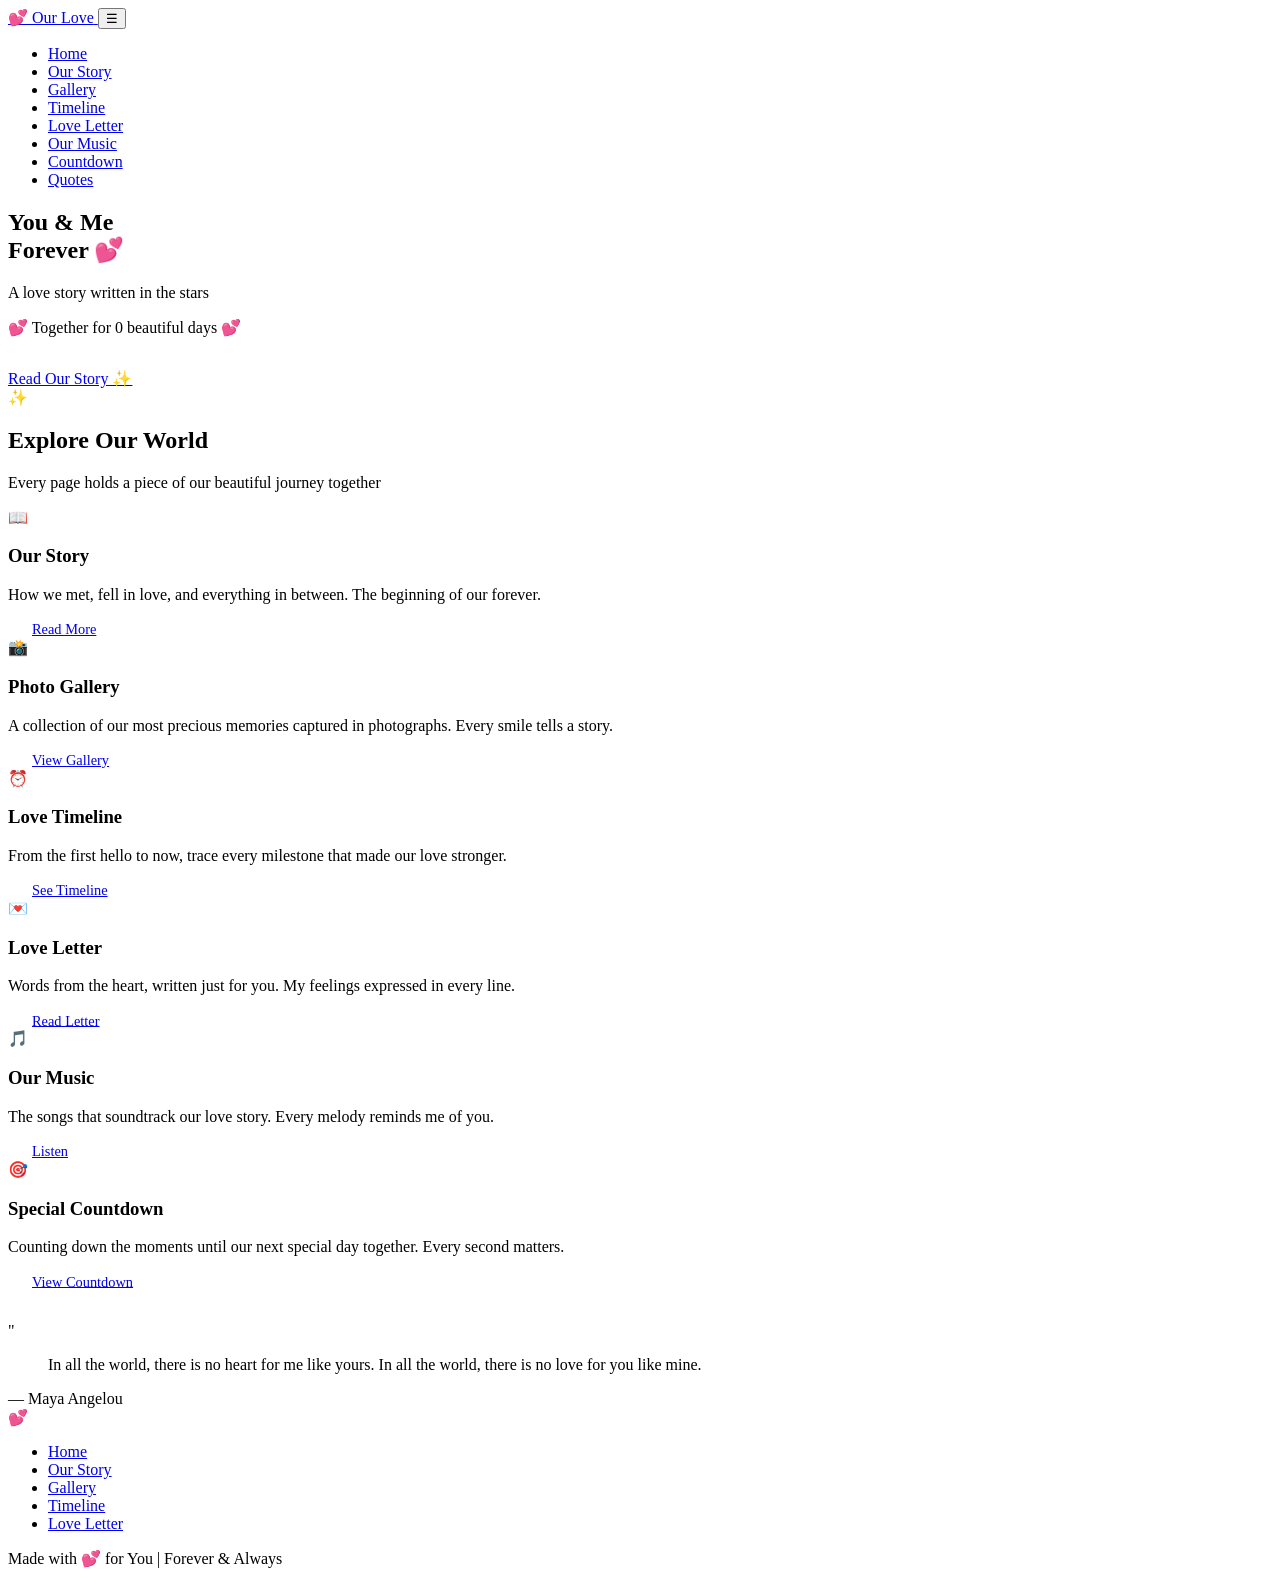
==== index.html @ 82c9dc29 "Create index.html" ====
<!DOCTYPE html>
<html lang="en">
<head>
  <meta charset="UTF-8">
  <meta name="viewport" content="width=device-width, initial-scale=1.0">
  <title>Our Love Story 💕</title>
  <link rel="preconnect" href="https://fonts.googleapis.com">
  <link href="https://fonts.googleapis.com/css2?family=Playfair+Display:wght@400;700&family=Poppins:wght@300;400;500;600&display=swap" rel="stylesheet">
  <link rel="stylesheet" href="css/style.css">
<base target="_blank">
</head>
<body>
  <!-- Floating Hearts Background -->
  <div class="hearts-container"></div>

  <!-- Navigation -->
  <nav class="navbar">
    <div class="nav-container">
      <a href="index.html" class="logo">
        <span class="heart-icon">💕</span>
        <span>Our Love</span>
      </a>
      <button class="mobile-toggle">☰</button>
      <ul class="nav-links">
        <li><a href="index.html" class="active">Home</a></li>
        <li><a href="story.html">Our Story</a></li>
        <li><a href="gallery.html">Gallery</a></li>
        <li><a href="timeline.html">Timeline</a></li>
        <li><a href="letter.html">Love Letter</a></li>
        <li><a href="music.html">Our Music</a></li>
        <li><a href="countdown.html">Countdown</a></li>
        <li><a href="quotes.html">Quotes</a></li>
      </ul>
    </div>
  </nav>

  <main>
    <!-- Hero Section -->
    <section class="hero">
      <div class="hero-content">
        <h1>You & Me<br>Forever 💕</h1>
        <p class="subtitle">A love story written in the stars</p>
        <div class="date-display"></div>
        <p style="color: var(--text-light); margin-bottom: 2rem;">
          💕 Together for <span class="days-together">0</span> beautiful days 💕
        </p>
        <a href="story.html" class="cta-button">Read Our Story ✨</a>
      </div>
    </section>

    <!-- Features Section -->
    <section class="section">
      <div class="section-header fade-in">
        <div class="section-icon">✨</div>
        <h2>Explore Our World</h2>
        <p>Every page holds a piece of our beautiful journey together</p>
      </div>

      <div class="cards-grid">
        <div class="card fade-in">
          <span class="card-icon">📖</span>
          <h3>Our Story</h3>
          <p>How we met, fell in love, and everything in between. The beginning of our forever.</p>
          <a href="story.html" class="cta-button" style="margin-top: 1rem; padding: 0.6rem 1.5rem; font-size: 0.9rem;">Read More</a>
        </div>

        <div class="card fade-in">
          <span class="card-icon">📸</span>
          <h3>Photo Gallery</h3>
          <p>A collection of our most precious memories captured in photographs. Every smile tells a story.</p>
          <a href="gallery.html" class="cta-button" style="margin-top: 1rem; padding: 0.6rem 1.5rem; font-size: 0.9rem;">View Gallery</a>
        </div>

        <div class="card fade-in">
          <span class="card-icon">⏰</span>
          <h3>Love Timeline</h3>
          <p>From the first hello to now, trace every milestone that made our love stronger.</p>
          <a href="timeline.html" class="cta-button" style="margin-top: 1rem; padding: 0.6rem 1.5rem; font-size: 0.9rem;">See Timeline</a>
        </div>

        <div class="card fade-in">
          <span class="card-icon">💌</span>
          <h3>Love Letter</h3>
          <p>Words from the heart, written just for you. My feelings expressed in every line.</p>
          <a href="letter.html" class="cta-button" style="margin-top: 1rem; padding: 0.6rem 1.5rem; font-size: 0.9rem;">Read Letter</a>
        </div>

        <div class="card fade-in">
          <span class="card-icon">🎵</span>
          <h3>Our Music</h3>
          <p>The songs that soundtrack our love story. Every melody reminds me of you.</p>
          <a href="music.html" class="cta-button" style="margin-top: 1rem; padding: 0.6rem 1.5rem; font-size: 0.9rem;">Listen</a>
        </div>

        <div class="card fade-in">
          <span class="card-icon">🎯</span>
          <h3>Special Countdown</h3>
          <p>Counting down the moments until our next special day together. Every second matters.</p>
          <a href="countdown.html" class="cta-button" style="margin-top: 1rem; padding: 0.6rem 1.5rem; font-size: 0.9rem;">View Countdown</a>
        </div>
      </div>
    </section>

    <!-- Quick Quote Section -->
    <section class="section" style="padding-top: 2rem;">
      <div class="quote-card fade-in">
        <div class="quote-mark">"</div>
        <blockquote>
          In all the world, there is no heart for me like yours. In all the world, there is no love for you like mine.
        </blockquote>
        <div class="quote-author">— Maya Angelou</div>
      </div>
    </section>
  </main>

  <!-- Footer -->
  <footer class="footer">
    <div class="footer-heart">💕</div>
    <ul class="footer-nav">
      <li><a href="index.html">Home</a></li>
      <li><a href="story.html">Our Story</a></li>
      <li><a href="gallery.html">Gallery</a></li>
      <li><a href="timeline.html">Timeline</a></li>
      <li><a href="letter.html">Love Letter</a></li>
    </ul>
    <p>Made with 💕 for You | Forever & Always</p>
  </footer>

  <script src="js/main.js"></script>
  <script>
    // Initialize days together counter
    // EDIT THIS: Set your relationship start date (YYYY-MM-DD format)
    RomanticSite.initDaysTogether('2023-01-01');
  </script>
</body>
</html>
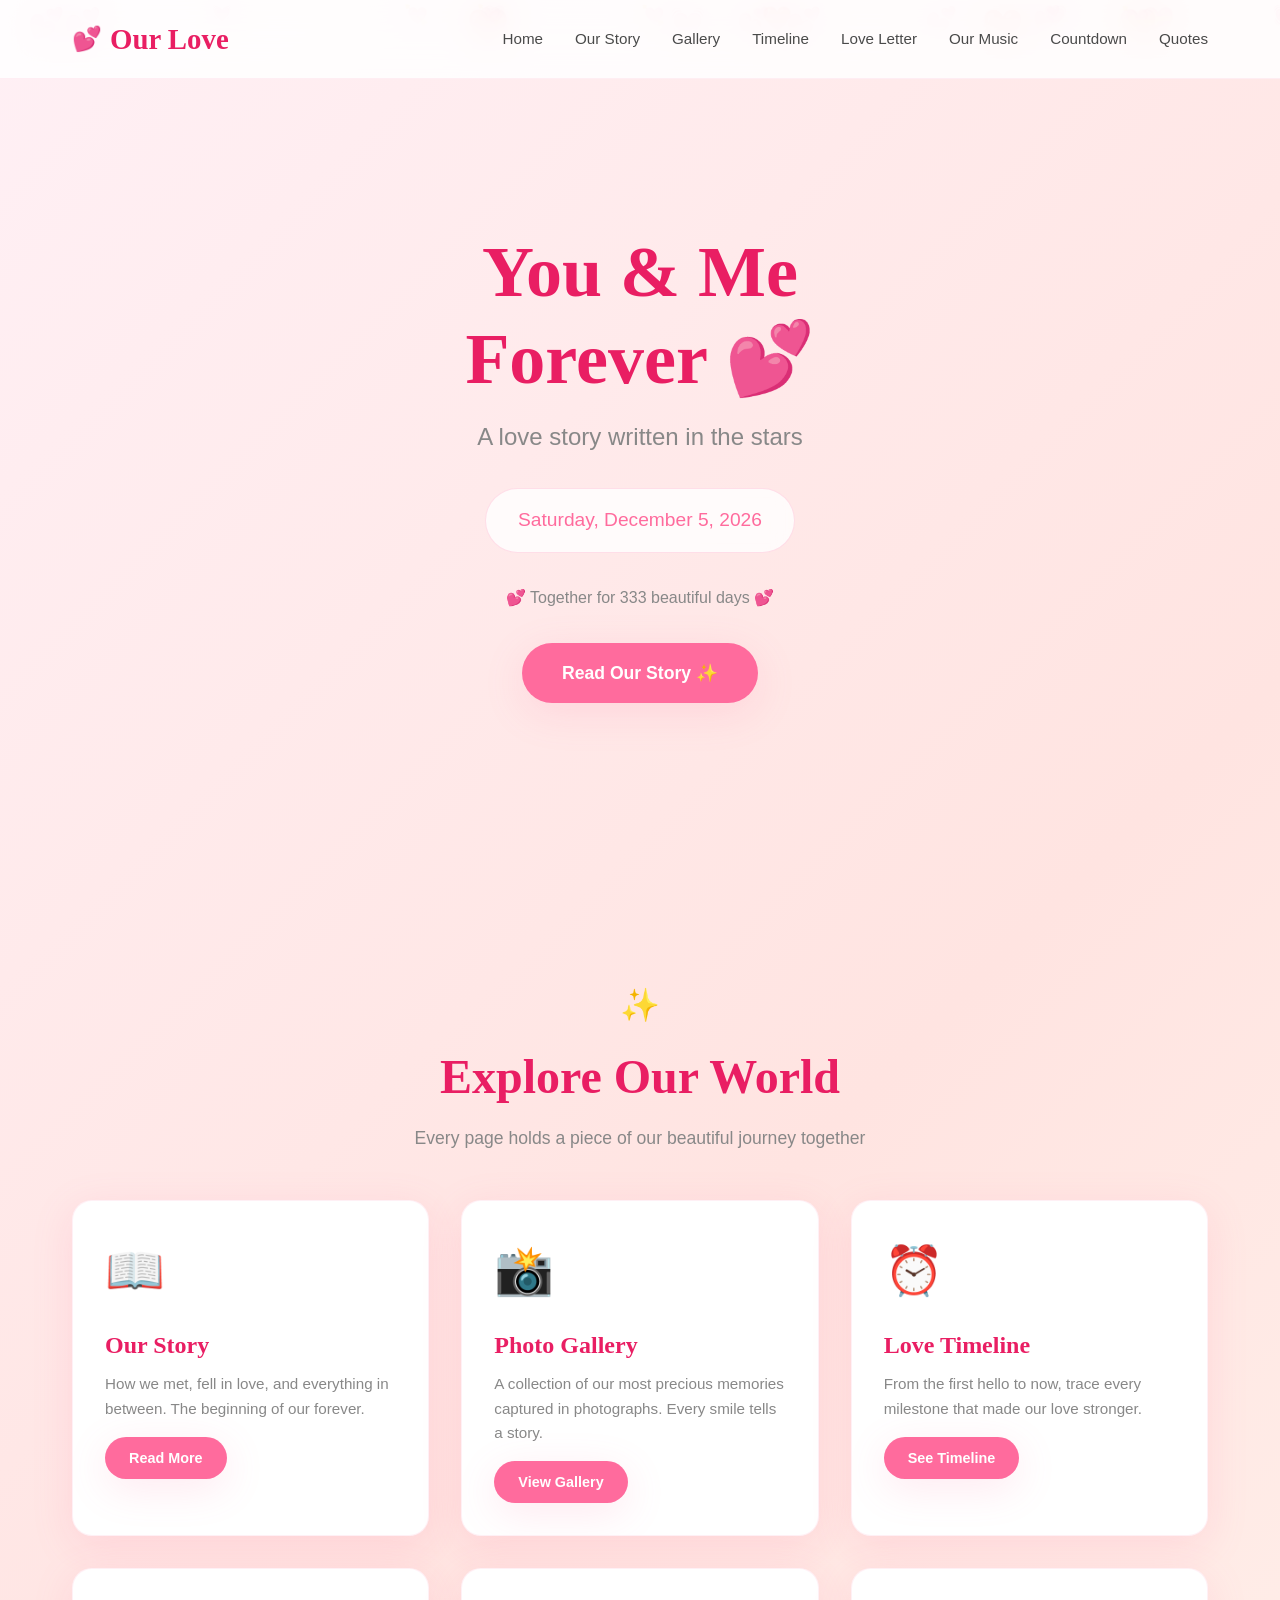
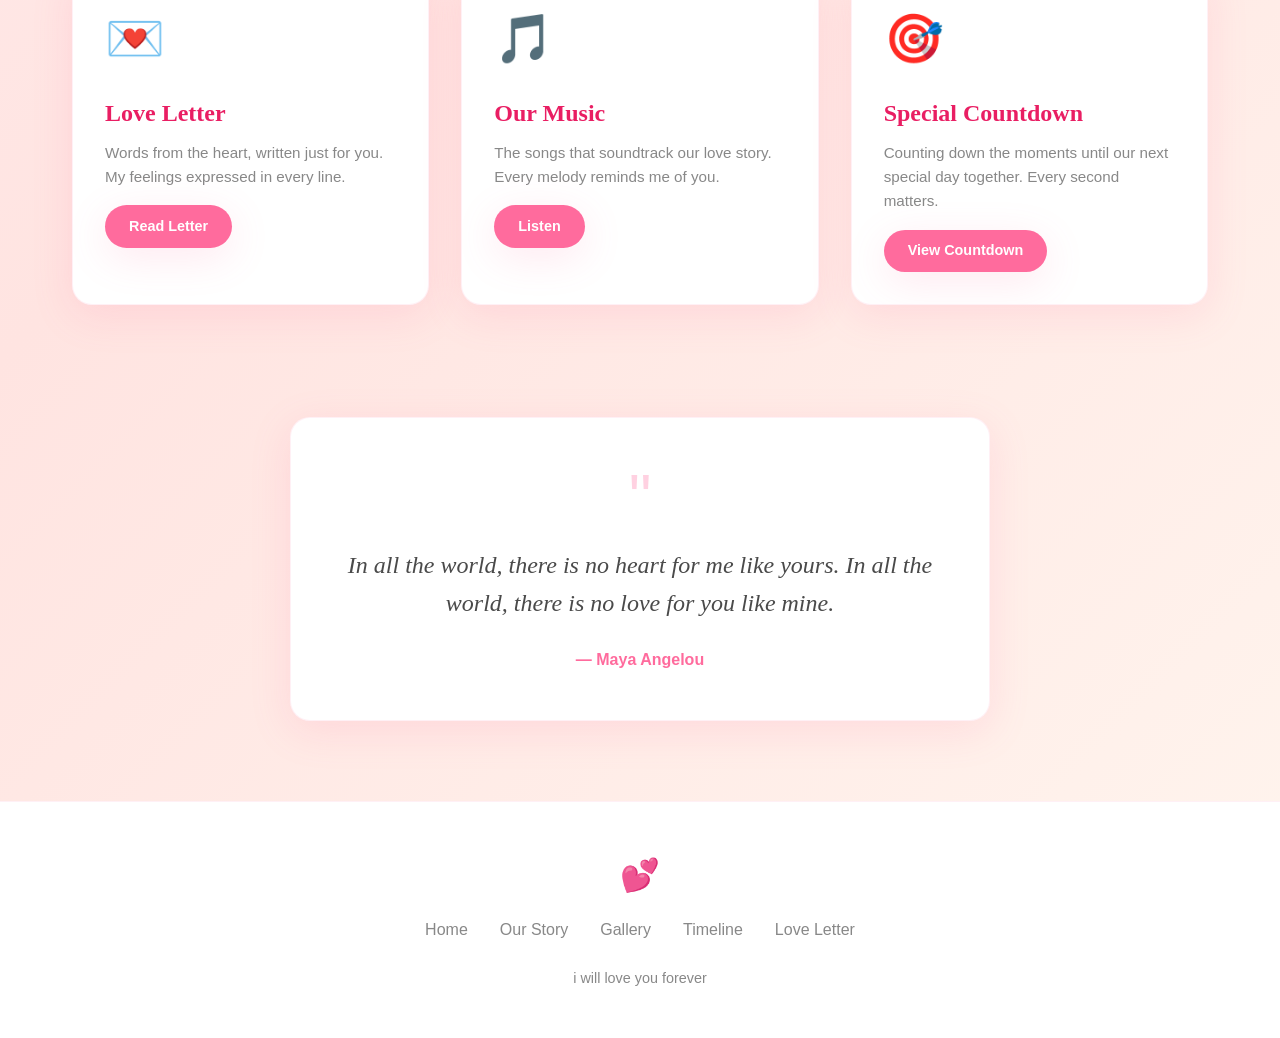
==== commit 46a617e2: "Update index.html" ====
--- a/index.html
+++ b/index.html
@@ -3,7 +3,7 @@
 <head>
   <meta charset="UTF-8">
   <meta name="viewport" content="width=device-width, initial-scale=1.0">
-  <title>Our Love Story 💕</title>
+  <title>Yuan & Rizza love story 💕</title>
   <link rel="preconnect" href="https://fonts.googleapis.com">
   <link href="https://fonts.googleapis.com/css2?family=Playfair+Display:wght@400;700&family=Poppins:wght@300;400;500;600&display=swap" rel="stylesheet">
   <link rel="stylesheet" href="css/style.css">
@@ -123,14 +123,14 @@
       <li><a href="timeline.html">Timeline</a></li>
       <li><a href="letter.html">Love Letter</a></li>
     </ul>
-    <p>Made with 💕 for You | Forever & Always</p>
+    <p>i will love you forever</p>
   </footer>
 
   <script src="js/main.js"></script>
   <script>
     // Initialize days together counter
     // EDIT THIS: Set your relationship start date (YYYY-MM-DD format)
-    RomanticSite.initDaysTogether('2023-01-01');
+    RomanticSite.initDaysTogether('2026-01-06');
   </script>
 </body>
 </html>
--- a/css/style.css
+++ b/css/style.css
@@ -0,0 +1,887 @@
+/* ===== ROMANTIC THEME - MAIN STYLES ===== */
+
+:root {
+  --primary: #ff6b9d;
+  --primary-dark: #e91e63;
+  --secondary: #ff8a80;
+  --accent: #ffd700;
+  --bg-gradient: linear-gradient(135deg, #fff0f5 0%, #ffe4e1 50%, #fff5ee 100%);
+  --text-dark: #4a4a4a;
+  --text-light: #888;
+  --white: #ffffff;
+  --shadow: 0 10px 40px rgba(255, 107, 157, 0.15);
+  --shadow-hover: 0 15px 50px rgba(255, 107, 157, 0.25);
+  --transition: all 0.4s cubic-bezier(0.4, 0, 0.2, 1);
+  --font-heading: 'Playfair Display', Georgia, serif;
+  --font-body: 'Poppins', 'Segoe UI', sans-serif;
+}
+
+* {
+  margin: 0;
+  padding: 0;
+  box-sizing: border-box;
+}
+
+html {
+  scroll-behavior: smooth;
+}
+
+body {
+  font-family: var(--font-body);
+  background: var(--bg-gradient);
+  color: var(--text-dark);
+  line-height: 1.6;
+  overflow-x: hidden;
+  min-height: 100vh;
+}
+
+/* ===== FLOATING HEARTS BACKGROUND ===== */
+.hearts-container {
+  position: fixed;
+  top: 0;
+  left: 0;
+  width: 100%;
+  height: 100%;
+  pointer-events: none;
+  z-index: 0;
+  overflow: hidden;
+}
+
+.heart {
+  position: absolute;
+  font-size: 20px;
+  color: var(--primary);
+  opacity: 0.3;
+  animation: float-up 15s infinite ease-in-out;
+}
+
+@keyframes float-up {
+  0% { transform: translateY(100vh) rotate(0deg); opacity: 0; }
+  10% { opacity: 0.4; }
+  90% { opacity: 0.4; }
+  100% { transform: translateY(-100vh) rotate(720deg); opacity: 0; }
+}
+
+/* ===== NAVIGATION ===== */
+.navbar {
+  position: fixed;
+  top: 0;
+  left: 0;
+  width: 100%;
+  z-index: 1000;
+  background: rgba(255, 255, 255, 0.85);
+  backdrop-filter: blur(20px);
+  border-bottom: 1px solid rgba(255, 107, 157, 0.1);
+  transition: var(--transition);
+}
+
+.navbar.scrolled {
+  background: rgba(255, 255, 255, 0.95);
+  box-shadow: var(--shadow);
+}
+
+.nav-container {
+  max-width: 1200px;
+  margin: 0 auto;
+  padding: 1rem 2rem;
+  display: flex;
+  justify-content: space-between;
+  align-items: center;
+}
+
+.logo {
+  font-family: var(--font-heading);
+  font-size: 1.8rem;
+  color: var(--primary-dark);
+  text-decoration: none;
+  font-weight: 700;
+  display: flex;
+  align-items: center;
+  gap: 0.5rem;
+}
+
+.logo .heart-icon {
+  font-size: 1.5rem;
+  animation: heartbeat 1.5s ease-in-out infinite;
+}
+
+@keyframes heartbeat {
+  0%, 100% { transform: scale(1); }
+  50% { transform: scale(1.2); }
+}
+
+.nav-links {
+  display: flex;
+  gap: 2rem;
+  list-style: none;
+}
+
+.nav-links a {
+  text-decoration: none;
+  color: var(--text-dark);
+  font-weight: 500;
+  font-size: 0.95rem;
+  position: relative;
+  padding: 0.5rem 0;
+  transition: var(--transition);
+}
+
+.nav-links a::after {
+  content: '';
+  position: absolute;
+  bottom: 0;
+  left: 0;
+  width: 0;
+  height: 2px;
+  background: var(--primary);
+  transition: var(--transition);
+  border-radius: 2px;
+}
+
+.nav-links a:hover {
+  color: var(--primary-dark);
+}
+
+.nav-links a:hover::after,
+.nav-links a.active::after {
+  width: 100%;
+}
+
+.nav-links a.active {
+  color: var(--primary-dark);
+}
+
+.mobile-toggle {
+  display: none;
+  background: none;
+  border: none;
+  font-size: 1.5rem;
+  color: var(--primary-dark);
+  cursor: pointer;
+}
+
+/* ===== MAIN CONTENT ===== */
+main {
+  position: relative;
+  z-index: 1;
+}
+
+/* ===== HERO SECTION ===== */
+.hero {
+  min-height: 100vh;
+  display: flex;
+  align-items: center;
+  justify-content: center;
+  text-align: center;
+  padding: 6rem 2rem 4rem;
+  position: relative;
+}
+
+.hero-content {
+  max-width: 800px;
+  animation: fadeInUp 1s ease-out;
+}
+
+.hero h1 {
+  font-family: var(--font-heading);
+  font-size: clamp(2.5rem, 6vw, 4.5rem);
+  color: var(--primary-dark);
+  margin-bottom: 1rem;
+  line-height: 1.2;
+}
+
+.hero .subtitle {
+  font-size: clamp(1.1rem, 2.5vw, 1.5rem);
+  color: var(--text-light);
+  margin-bottom: 2rem;
+  font-weight: 300;
+}
+
+.hero .date-display {
+  font-size: 1.2rem;
+  color: var(--primary);
+  font-weight: 500;
+  margin-bottom: 2rem;
+  padding: 1rem 2rem;
+  background: rgba(255, 255, 255, 0.8);
+  border-radius: 50px;
+  display: inline-block;
+  backdrop-filter: blur(10px);
+  border: 1px solid rgba(255, 107, 157, 0.2);
+}
+
+.cta-button {
+  display: inline-block;
+  padding: 1rem 2.5rem;
+  background: var(--primary);
+  color: var(--white);
+  text-decoration: none;
+  border-radius: 50px;
+  font-weight: 600;
+  font-size: 1.1rem;
+  transition: var(--transition);
+  box-shadow: var(--shadow);
+  border: none;
+  cursor: pointer;
+}
+
+.cta-button:hover {
+  background: var(--primary-dark);
+  transform: translateY(-3px);
+  box-shadow: var(--shadow-hover);
+}
+
+/* ===== SECTIONS ===== */
+.section {
+  padding: 5rem 2rem;
+  max-width: 1200px;
+  margin: 0 auto;
+}
+
+.section-header {
+  text-align: center;
+  margin-bottom: 3rem;
+}
+
+.section-header h2 {
+  font-family: var(--font-heading);
+  font-size: clamp(2rem, 4vw, 3rem);
+  color: var(--primary-dark);
+  margin-bottom: 0.5rem;
+}
+
+.section-header .section-icon {
+  font-size: 2rem;
+  margin-bottom: 0.5rem;
+}
+
+.section-header p {
+  color: var(--text-light);
+  font-size: 1.1rem;
+  max-width: 600px;
+  margin: 0 auto;
+}
+
+/* ===== CARDS ===== */
+.cards-grid {
+  display: grid;
+  grid-template-columns: repeat(auto-fit, minmax(300px, 1fr));
+  gap: 2rem;
+}
+
+.card {
+  background: var(--white);
+  border-radius: 20px;
+  padding: 2rem;
+  box-shadow: var(--shadow);
+  transition: var(--transition);
+  border: 1px solid rgba(255, 107, 157, 0.1);
+  position: relative;
+  overflow: hidden;
+}
+
+.card::before {
+  content: '';
+  position: absolute;
+  top: 0;
+  left: 0;
+  width: 100%;
+  height: 4px;
+  background: var(--primary);
+  transform: scaleX(0);
+  transition: var(--transition);
+}
+
+.card:hover {
+  transform: translateY(-10px);
+  box-shadow: var(--shadow-hover);
+}
+
+.card:hover::before {
+  transform: scaleX(1);
+}
+
+.card-icon {
+  font-size: 3rem;
+  margin-bottom: 1rem;
+  display: block;
+}
+
+.card h3 {
+  font-family: var(--font-heading);
+  color: var(--primary-dark);
+  margin-bottom: 0.5rem;
+  font-size: 1.5rem;
+}
+
+.card p {
+  color: var(--text-light);
+  font-size: 0.95rem;
+}
+
+/* ===== TIMELINE ===== */
+.timeline {
+  position: relative;
+  padding: 2rem 0;
+}
+
+.timeline::before {
+  content: '';
+  position: absolute;
+  left: 50%;
+  top: 0;
+  bottom: 0;
+  width: 2px;
+  background: var(--primary);
+  transform: translateX(-50%);
+}
+
+.timeline-item {
+  display: flex;
+  justify-content: flex-end;
+  padding-right: 2rem;
+  position: relative;
+  margin-bottom: 3rem;
+  width: 50%;
+}
+
+.timeline-item:nth-child(even) {
+  justify-content: flex-start;
+  padding-right: 0;
+  padding-left: 2rem;
+  margin-left: 50%;
+}
+
+.timeline-item::after {
+  content: '';
+  position: absolute;
+  width: 16px;
+  height: 16px;
+  background: var(--primary);
+  border-radius: 50%;
+  top: 0.5rem;
+  right: -8px;
+  border: 3px solid var(--white);
+  box-shadow: 0 0 0 3px var(--primary);
+}
+
+.timeline-item:nth-child(even)::after {
+  right: auto;
+  left: -8px;
+}
+
+.timeline-content {
+  background: var(--white);
+  padding: 1.5rem;
+  border-radius: 15px;
+  box-shadow: var(--shadow);
+  max-width: 350px;
+  position: relative;
+}
+
+.timeline-date {
+  color: var(--primary);
+  font-weight: 600;
+  font-size: 0.9rem;
+  margin-bottom: 0.5rem;
+}
+
+.timeline-content h3 {
+  font-family: var(--font-heading);
+  color: var(--primary-dark);
+  margin-bottom: 0.5rem;
+}
+
+.timeline-content p {
+  color: var(--text-light);
+  font-size: 0.9rem;
+}
+
+/* ===== GALLERY ===== */
+.gallery-grid {
+  display: grid;
+  grid-template-columns: repeat(auto-fit, minmax(250px, 1fr));
+  gap: 1.5rem;
+}
+
+.gallery-item {
+  position: relative;
+  border-radius: 15px;
+  overflow: hidden;
+  aspect-ratio: 1;
+  background: linear-gradient(135deg, #ffe4e1, #fff0f5);
+  display: flex;
+  align-items: center;
+  justify-content: center;
+  cursor: pointer;
+  transition: var(--transition);
+  box-shadow: var(--shadow);
+}
+
+.gallery-item:hover {
+  transform: scale(1.05);
+  box-shadow: var(--shadow-hover);
+}
+
+.gallery-item .placeholder {
+  text-align: center;
+  padding: 2rem;
+  color: var(--text-light);
+}
+
+.gallery-item .placeholder .icon {
+  font-size: 3rem;
+  margin-bottom: 0.5rem;
+  display: block;
+}
+
+.gallery-item .placeholder span {
+  font-size: 0.9rem;
+}
+
+.gallery-item img {
+  width: 100%;
+  height: 100%;
+  object-fit: cover;
+  transition: var(--transition);
+}
+
+.gallery-item:hover img {
+  transform: scale(1.1);
+}
+
+.gallery-overlay {
+  position: absolute;
+  bottom: 0;
+  left: 0;
+  right: 0;
+  background: linear-gradient(transparent, rgba(0,0,0,0.6));
+  padding: 2rem 1rem 1rem;
+  color: var(--white);
+  transform: translateY(100%);
+  transition: var(--transition);
+}
+
+.gallery-item:hover .gallery-overlay {
+  transform: translateY(0);
+}
+
+/* ===== LOVE LETTER ===== */
+.letter-container {
+  background: var(--white);
+  border-radius: 20px;
+  padding: 3rem;
+  box-shadow: var(--shadow);
+  max-width: 800px;
+  margin: 0 auto;
+  position: relative;
+  border: 1px solid rgba(255, 107, 157, 0.1);
+}
+
+.letter-container::before {
+  content: '💌';
+  position: absolute;
+  top: -25px;
+  left: 50%;
+  transform: translateX(-50%);
+  font-size: 3rem;
+  background: var(--white);
+  padding: 0 1rem;
+  border-radius: 50%;
+}
+
+.letter-header {
+  text-align: center;
+  margin-bottom: 2rem;
+  padding-top: 1rem;
+}
+
+.letter-header h3 {
+  font-family: var(--font-heading);
+  color: var(--primary-dark);
+  font-size: 1.8rem;
+}
+
+.letter-body {
+  font-size: 1.1rem;
+  line-height: 2;
+  color: var(--text-dark);
+  text-align: justify;
+}
+
+.letter-body p {
+  margin-bottom: 1.5rem;
+  text-indent: 2rem;
+}
+
+.letter-signature {
+  text-align: right;
+  margin-top: 2rem;
+  font-family: var(--font-heading);
+  color: var(--primary-dark);
+  font-size: 1.3rem;
+}
+
+/* ===== MUSIC PLAYER ===== */
+.music-player {
+  background: var(--white);
+  border-radius: 20px;
+  padding: 2rem;
+  box-shadow: var(--shadow);
+  max-width: 600px;
+  margin: 0 auto;
+  text-align: center;
+}
+
+.music-player .album-art {
+  width: 200px;
+  height: 200px;
+  border-radius: 50%;
+  background: linear-gradient(135deg, var(--primary), var(--secondary));
+  margin: 0 auto 1.5rem;
+  display: flex;
+  align-items: center;
+  justify-content: center;
+  font-size: 4rem;
+  animation: spin-slow 20s linear infinite;
+  box-shadow: var(--shadow);
+}
+
+@keyframes spin-slow {
+  from { transform: rotate(0deg); }
+  to { transform: rotate(360deg); }
+}
+
+.music-player .song-info h3 {
+  font-family: var(--font-heading);
+  color: var(--primary-dark);
+  margin-bottom: 0.3rem;
+}
+
+.music-player .song-info p {
+  color: var(--text-light);
+  margin-bottom: 1.5rem;
+}
+
+.player-controls {
+  display: flex;
+  justify-content: center;
+  align-items: center;
+  gap: 1.5rem;
+  margin-bottom: 1.5rem;
+}
+
+.player-btn {
+  background: none;
+  border: none;
+  font-size: 1.5rem;
+  color: var(--primary);
+  cursor: pointer;
+  transition: var(--transition);
+  padding: 0.5rem;
+}
+
+.player-btn:hover {
+  color: var(--primary-dark);
+  transform: scale(1.2);
+}
+
+.player-btn.play {
+  font-size: 2.5rem;
+  background: var(--primary);
+  color: var(--white);
+  width: 60px;
+  height: 60px;
+  border-radius: 50%;
+  display: flex;
+  align-items: center;
+  justify-content: center;
+}
+
+.player-btn.play:hover {
+  background: var(--primary-dark);
+  transform: scale(1.1);
+}
+
+.progress-bar {
+  width: 100%;
+  height: 6px;
+  background: rgba(255, 107, 157, 0.2);
+  border-radius: 3px;
+  overflow: hidden;
+  cursor: pointer;
+}
+
+.progress-fill {
+  height: 100%;
+  width: 30%;
+  background: var(--primary);
+  border-radius: 3px;
+  transition: width 0.3s ease;
+}
+
+/* ===== COUNTDOWN ===== */
+.countdown-container {
+  display: flex;
+  justify-content: center;
+  gap: 1.5rem;
+  flex-wrap: wrap;
+  margin: 2rem 0;
+}
+
+.countdown-item {
+  background: var(--white);
+  border-radius: 15px;
+  padding: 1.5rem 2rem;
+  text-align: center;
+  box-shadow: var(--shadow);
+  min-width: 100px;
+}
+
+.countdown-item .number {
+  font-family: var(--font-heading);
+  font-size: 2.5rem;
+  color: var(--primary-dark);
+  display: block;
+  line-height: 1;
+}
+
+.countdown-item .label {
+  color: var(--text-light);
+  font-size: 0.9rem;
+  text-transform: uppercase;
+  letter-spacing: 1px;
+  margin-top: 0.5rem;
+}
+
+/* ===== QUOTE CARD ===== */
+.quote-card {
+  background: var(--white);
+  border-radius: 20px;
+  padding: 3rem;
+  box-shadow: var(--shadow);
+  max-width: 700px;
+  margin: 0 auto;
+  text-align: center;
+  position: relative;
+  border: 1px solid rgba(255, 107, 157, 0.1);
+}
+
+.quote-card .quote-mark {
+  font-size: 4rem;
+  color: var(--primary);
+  opacity: 0.3;
+  line-height: 1;
+  margin-bottom: 1rem;
+}
+
+.quote-card blockquote {
+  font-family: var(--font-heading);
+  font-size: 1.5rem;
+  color: var(--text-dark);
+  line-height: 1.6;
+  margin-bottom: 1.5rem;
+  font-style: italic;
+}
+
+.quote-card .quote-author {
+  color: var(--primary);
+  font-weight: 600;
+}
+
+/* ===== FOOTER ===== */
+.footer {
+  background: var(--white);
+  padding: 3rem 2rem;
+  text-align: center;
+  border-top: 1px solid rgba(255, 107, 157, 0.1);
+  position: relative;
+  z-index: 1;
+}
+
+.footer .footer-heart {
+  font-size: 2rem;
+  margin-bottom: 1rem;
+  animation: heartbeat 1.5s ease-in-out infinite;
+}
+
+.footer p {
+  color: var(--text-light);
+  font-size: 0.9rem;
+}
+
+.footer .footer-nav {
+  display: flex;
+  justify-content: center;
+  gap: 2rem;
+  margin-bottom: 1.5rem;
+  list-style: none;
+}
+
+.footer .footer-nav a {
+  color: var(--text-light);
+  text-decoration: none;
+  transition: var(--transition);
+}
+
+.footer .footer-nav a:hover {
+  color: var(--primary-dark);
+}
+
+/* ===== ANIMATIONS ===== */
+@keyframes fadeInUp {
+  from {
+    opacity: 0;
+    transform: translateY(30px);
+  }
+  to {
+    opacity: 1;
+    transform: translateY(0);
+  }
+}
+
+.fade-in {
+  opacity: 0;
+  transform: translateY(30px);
+  transition: opacity 0.8s ease, transform 0.8s ease;
+}
+
+.fade-in.visible {
+  opacity: 1;
+  transform: translateY(0);
+}
+
+/* ===== RESPONSIVE ===== */
+@media (max-width: 768px) {
+  .nav-links {
+    display: none;
+    position: absolute;
+    top: 100%;
+    left: 0;
+    width: 100%;
+    background: var(--white);
+    flex-direction: column;
+    padding: 1rem 2rem;
+    box-shadow: var(--shadow);
+    gap: 0;
+  }
+
+  .nav-links.active {
+    display: flex;
+  }
+
+  .nav-links a {
+    padding: 1rem 0;
+    border-bottom: 1px solid rgba(255, 107, 157, 0.1);
+  }
+
+  .mobile-toggle {
+    display: block;
+  }
+
+  .timeline::before {
+    left: 20px;
+  }
+
+  .timeline-item,
+  .timeline-item:nth-child(even) {
+    width: 100%;
+    margin-left: 0;
+    padding-left: 50px;
+    padding-right: 0;
+    justify-content: flex-start;
+  }
+
+  .timeline-item::after,
+  .timeline-item:nth-child(even)::after {
+    left: 12px;
+    right: auto;
+  }
+
+  .countdown-container {
+    gap: 0.8rem;
+  }
+
+  .countdown-item {
+    padding: 1rem 1.2rem;
+    min-width: 70px;
+  }
+
+  .countdown-item .number {
+    font-size: 1.8rem;
+  }
+
+  .letter-container {
+    padding: 2rem 1.5rem;
+  }
+
+  .quote-card {
+    padding: 2rem 1.5rem;
+  }
+
+  .quote-card blockquote {
+    font-size: 1.2rem;
+  }
+}
+
+@media (max-width: 480px) {
+  .hero {
+    padding: 5rem 1rem 3rem;
+  }
+
+  .section {
+    padding: 3rem 1rem;
+  }
+
+  .cards-grid {
+    grid-template-columns: 1fr;
+  }
+
+  .gallery-grid {
+    grid-template-columns: 1fr 1fr;
+  }
+}
+
+/* ===== SCROLLBAR ===== */
+::-webkit-scrollbar {
+  width: 8px;
+}
+
+::-webkit-scrollbar-track {
+  background: #fff0f5;
+}
+
+::-webkit-scrollbar-thumb {
+  background: var(--primary);
+  border-radius: 4px;
+}
+
+::-webkit-scrollbar-thumb:hover {
+  background: var(--primary-dark);
+}
+
+/* ===== SPECIAL EFFECTS ===== */
+.sparkle {
+  position: absolute;
+  width: 4px;
+  height: 4px;
+  background: var(--accent);
+  border-radius: 50%;
+  animation: sparkle 2s ease-in-out infinite;
+}
+
+@keyframes sparkle {
+  0%, 100% { opacity: 0; transform: scale(0); }
+  50% { opacity: 1; transform: scale(1); }
+}
+
+.typing-effect::after {
+  content: '|';
+  animation: blink 1s infinite;
+  color: var(--primary);
+}
+
+@keyframes blink {
+  0%, 100% { opacity: 1; }
+  50% { opacity: 0; }
+}
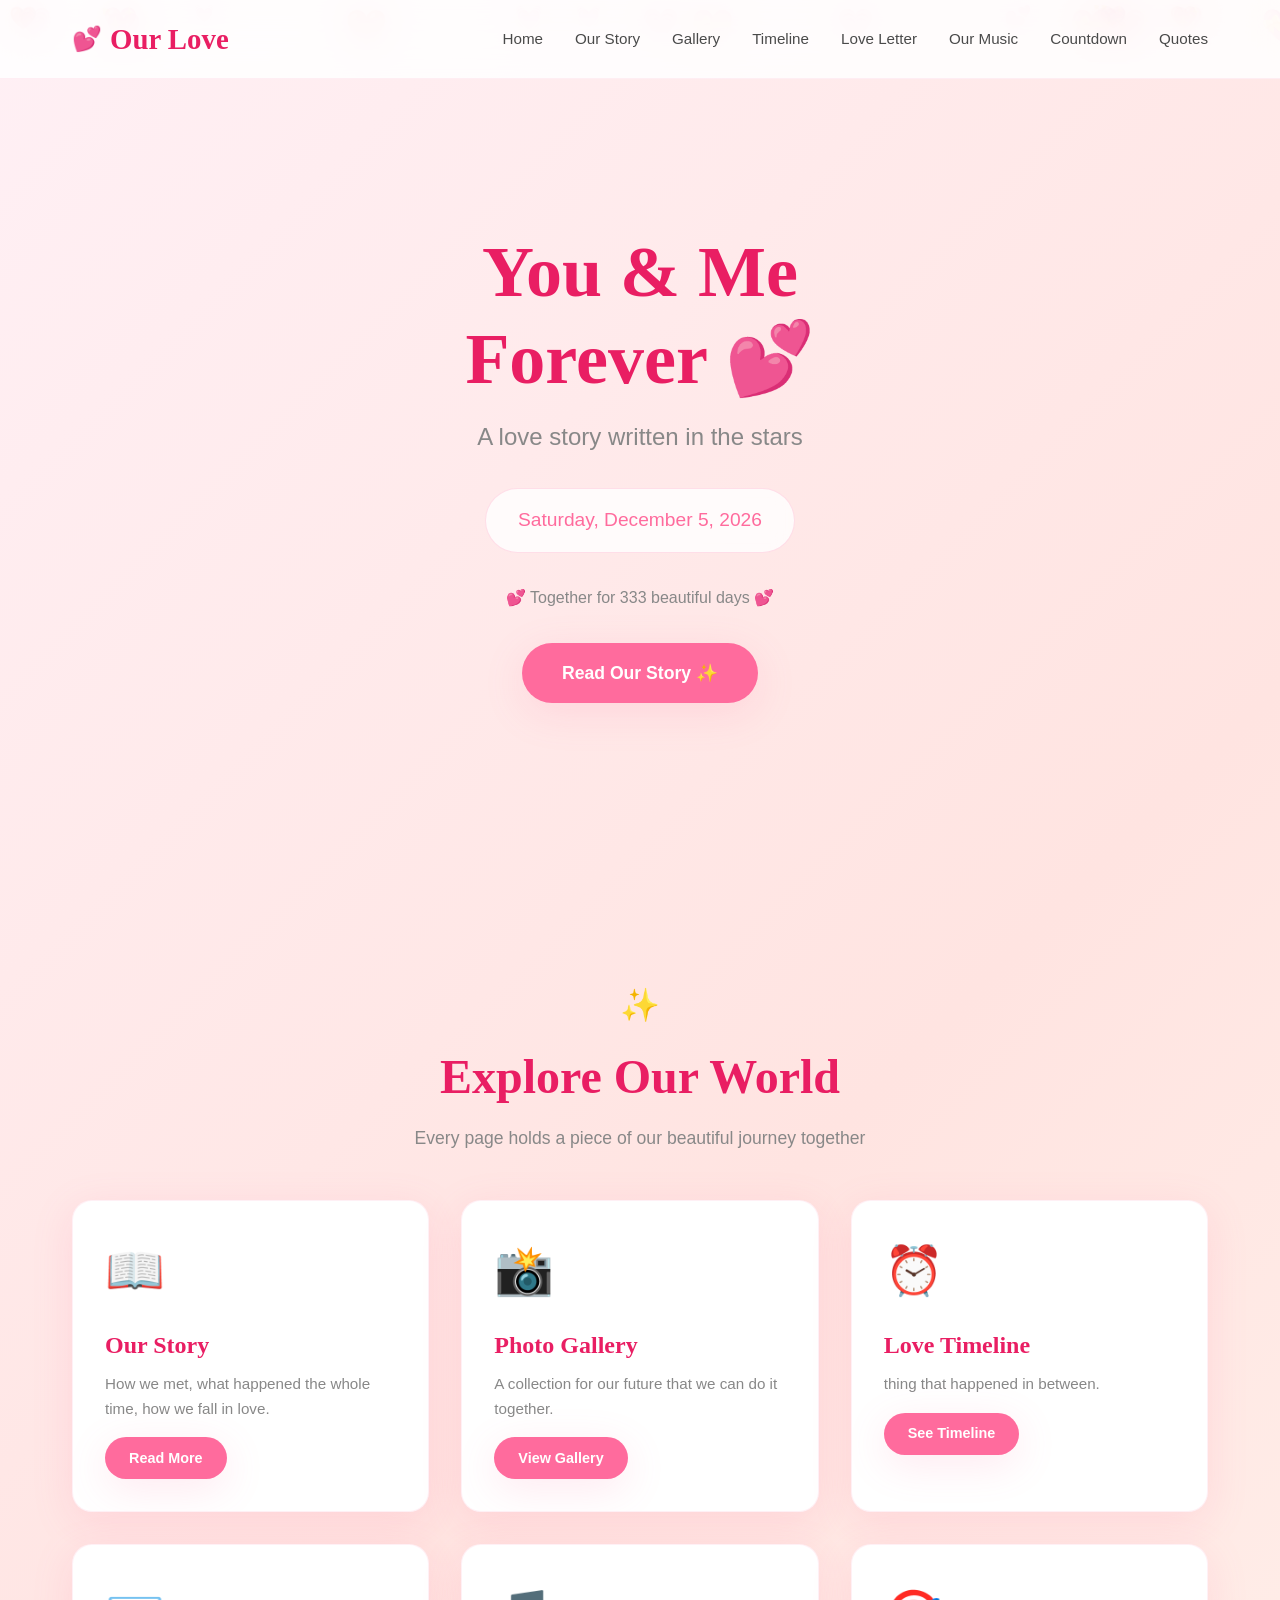
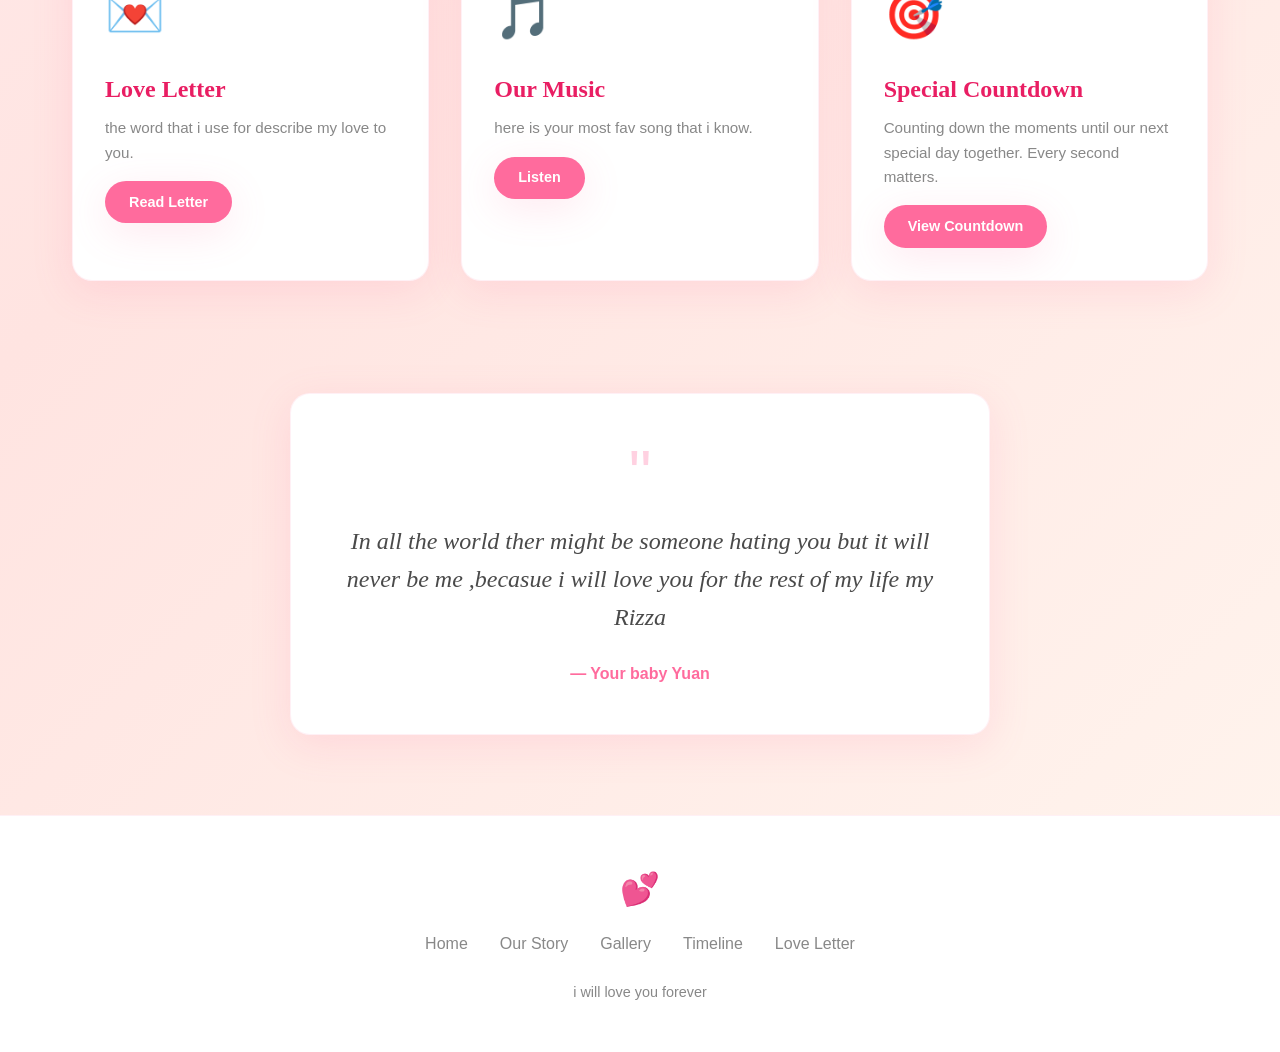
==== commit bd475046: "Update index.html" ====
--- a/index.html
+++ b/index.html
@@ -60,35 +60,35 @@
         <div class="card fade-in">
           <span class="card-icon">📖</span>
           <h3>Our Story</h3>
-          <p>How we met, fell in love, and everything in between. The beginning of our forever.</p>
+          <p>How we met, what happened the whole time, how we fall in love.</p>
           <a href="story.html" class="cta-button" style="margin-top: 1rem; padding: 0.6rem 1.5rem; font-size: 0.9rem;">Read More</a>
         </div>
 
         <div class="card fade-in">
           <span class="card-icon">📸</span>
           <h3>Photo Gallery</h3>
-          <p>A collection of our most precious memories captured in photographs. Every smile tells a story.</p>
+          <p>A collection for our future that we can do it together.</p>
           <a href="gallery.html" class="cta-button" style="margin-top: 1rem; padding: 0.6rem 1.5rem; font-size: 0.9rem;">View Gallery</a>
         </div>
 
         <div class="card fade-in">
           <span class="card-icon">⏰</span>
           <h3>Love Timeline</h3>
-          <p>From the first hello to now, trace every milestone that made our love stronger.</p>
+          <p> thing that happened in between.</p>
           <a href="timeline.html" class="cta-button" style="margin-top: 1rem; padding: 0.6rem 1.5rem; font-size: 0.9rem;">See Timeline</a>
         </div>
 
         <div class="card fade-in">
           <span class="card-icon">💌</span>
           <h3>Love Letter</h3>
-          <p>Words from the heart, written just for you. My feelings expressed in every line.</p>
+          <p>the word that i use for describe my love to you.</p>
           <a href="letter.html" class="cta-button" style="margin-top: 1rem; padding: 0.6rem 1.5rem; font-size: 0.9rem;">Read Letter</a>
         </div>
 
         <div class="card fade-in">
           <span class="card-icon">🎵</span>
           <h3>Our Music</h3>
-          <p>The songs that soundtrack our love story. Every melody reminds me of you.</p>
+          <p>here is your most fav song that i know.</p>
           <a href="music.html" class="cta-button" style="margin-top: 1rem; padding: 0.6rem 1.5rem; font-size: 0.9rem;">Listen</a>
         </div>
 
@@ -106,9 +106,9 @@
       <div class="quote-card fade-in">
         <div class="quote-mark">"</div>
         <blockquote>
-          In all the world, there is no heart for me like yours. In all the world, there is no love for you like mine.
+          In all the world ther might be someone hating you but it will never be me ,becasue i will love you for the rest of my life my Rizza
         </blockquote>
-        <div class="quote-author">— Maya Angelou</div>
+        <div class="quote-author">— Your baby Yuan</div>
       </div>
     </section>
   </main>
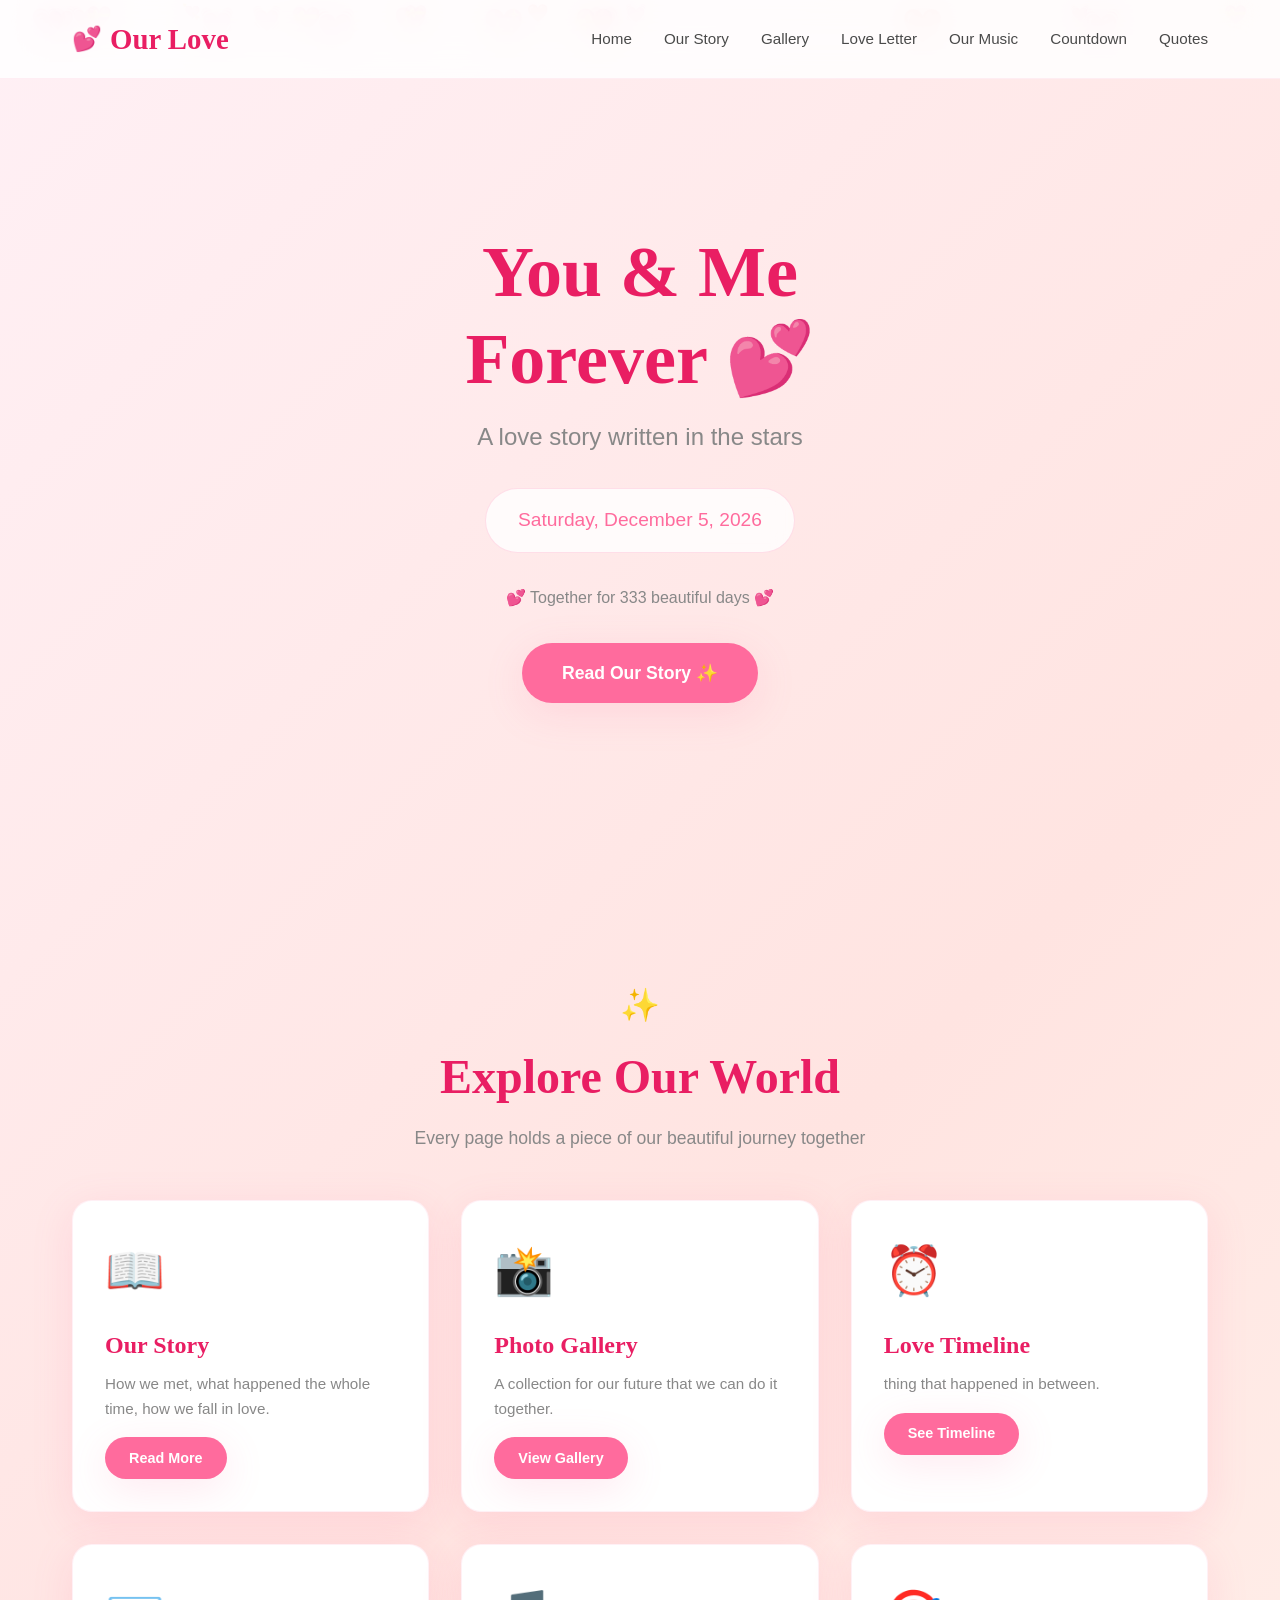
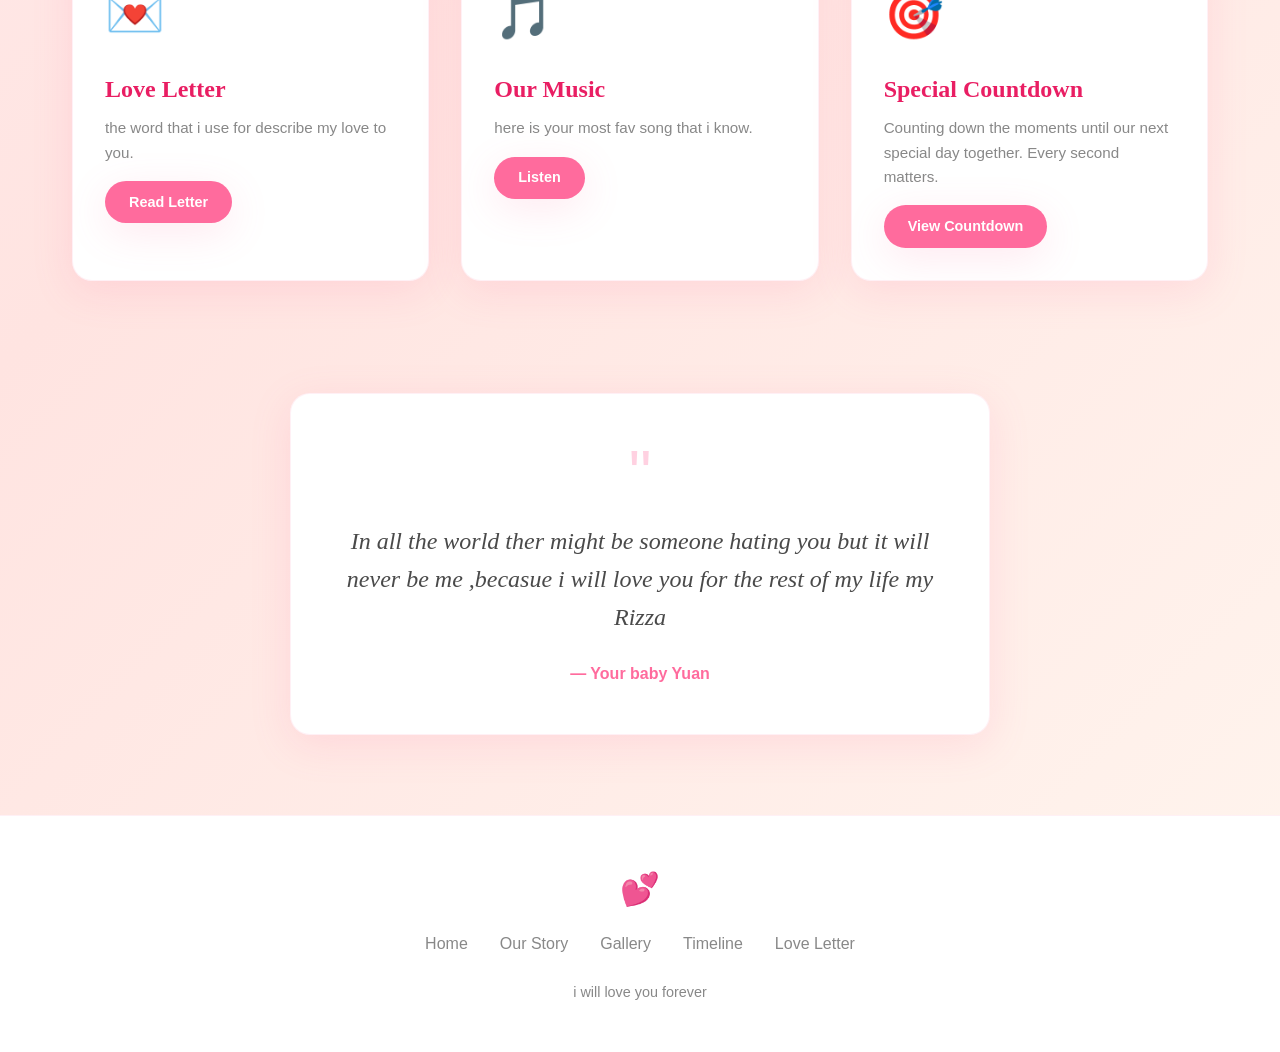
==== commit 88f8117a: "Update index.html" ====
--- a/index.html
+++ b/index.html
@@ -25,7 +25,6 @@
         <li><a href="index.html" class="active">Home</a></li>
         <li><a href="story.html">Our Story</a></li>
         <li><a href="gallery.html">Gallery</a></li>
-        <li><a href="timeline.html">Timeline</a></li>
         <li><a href="letter.html">Love Letter</a></li>
         <li><a href="music.html">Our Music</a></li>
         <li><a href="countdown.html">Countdown</a></li>
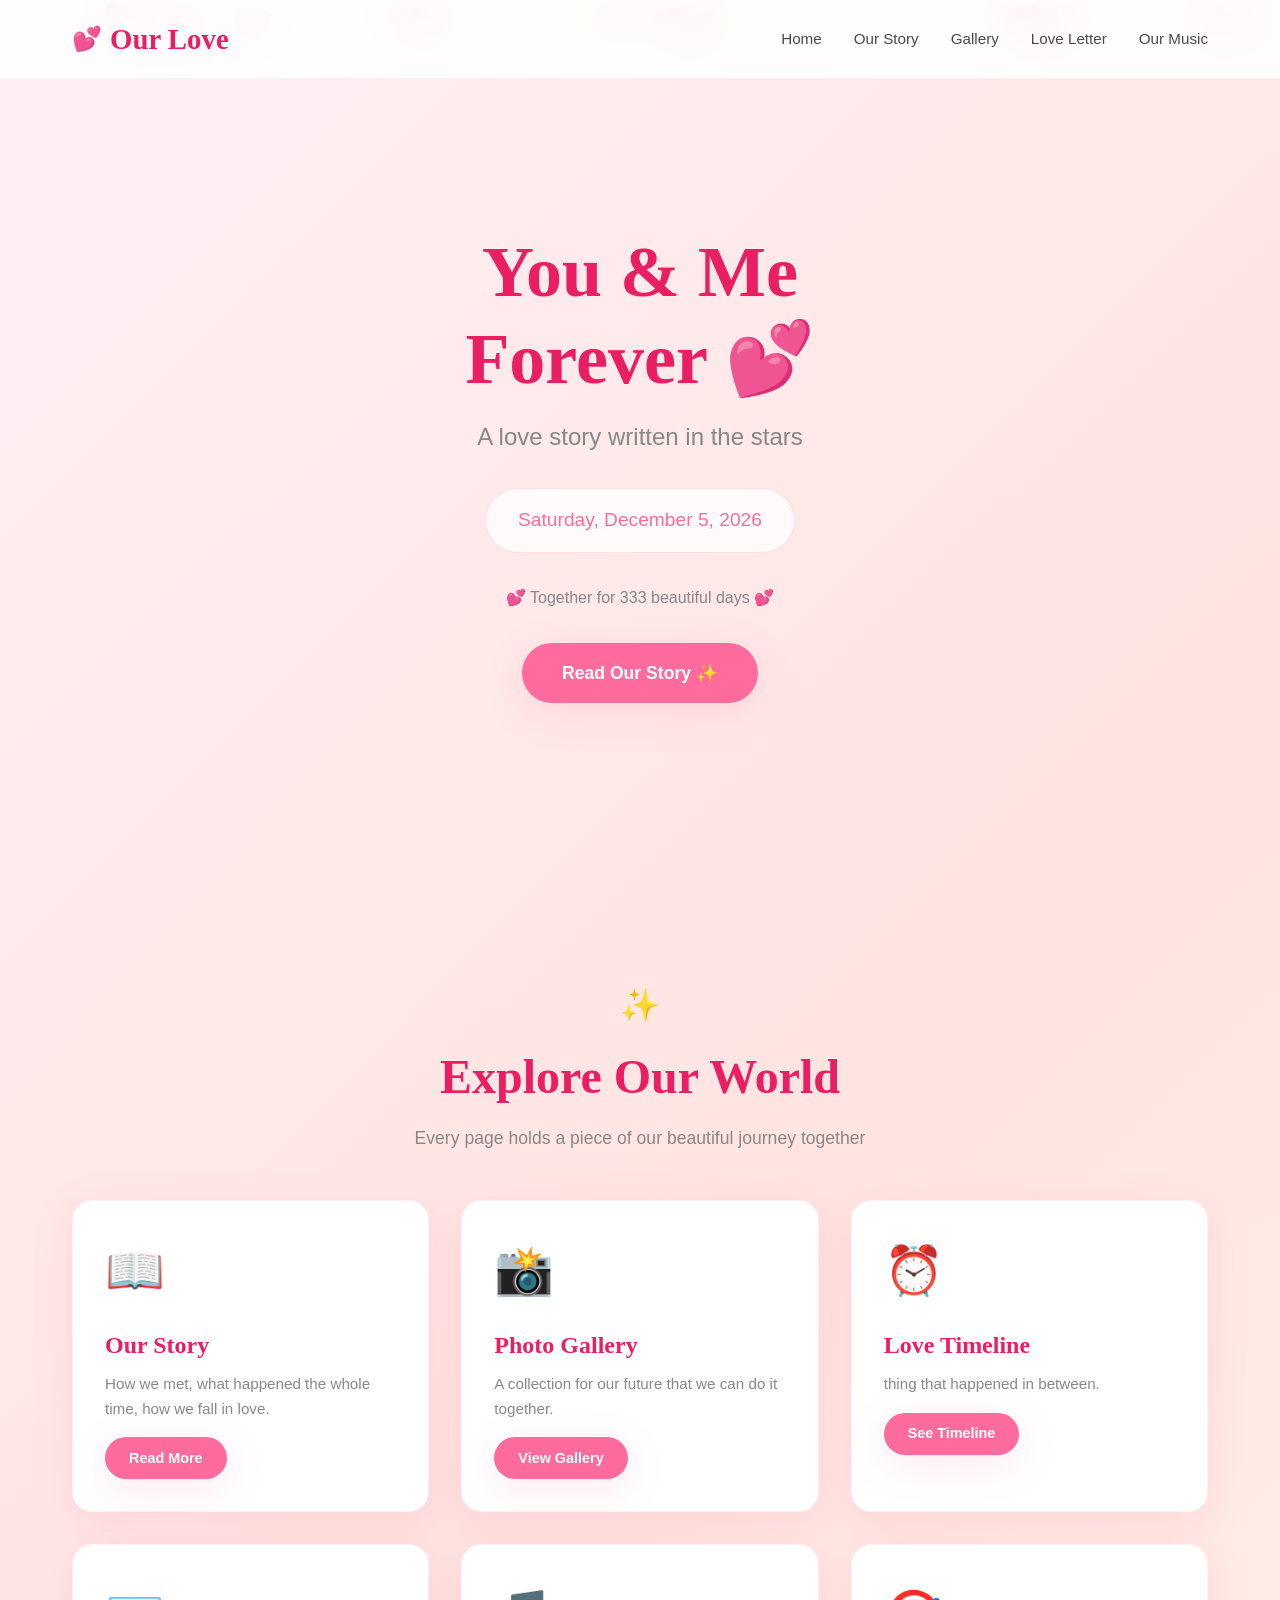
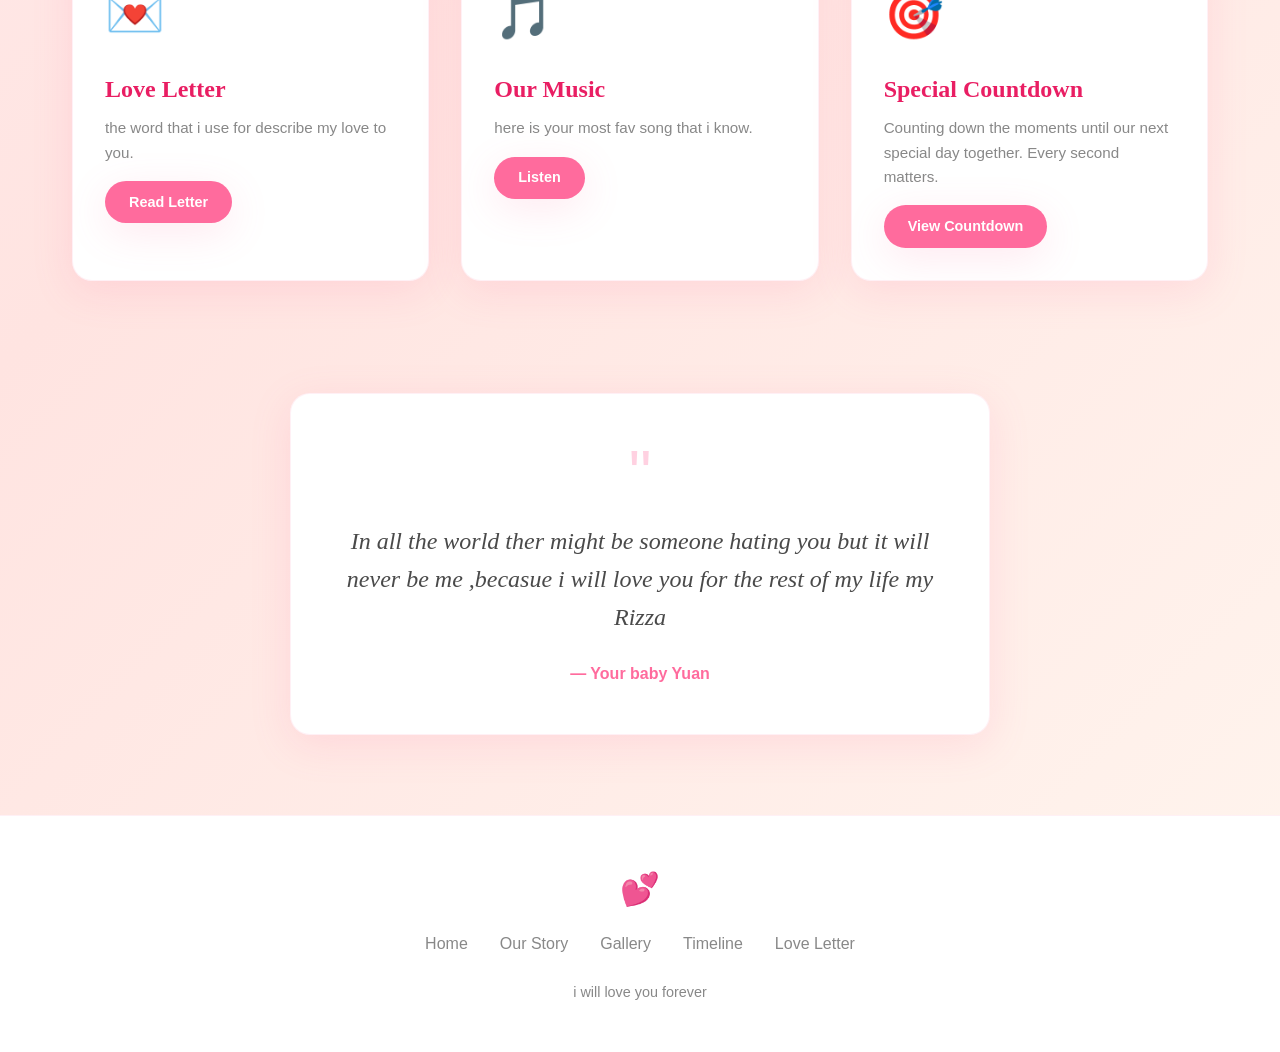
==== commit 895e1f71: "Update index.html" ====
--- a/index.html
+++ b/index.html
@@ -27,8 +27,6 @@
         <li><a href="gallery.html">Gallery</a></li>
         <li><a href="letter.html">Love Letter</a></li>
         <li><a href="music.html">Our Music</a></li>
-        <li><a href="countdown.html">Countdown</a></li>
-        <li><a href="quotes.html">Quotes</a></li>
       </ul>
     </div>
   </nav>
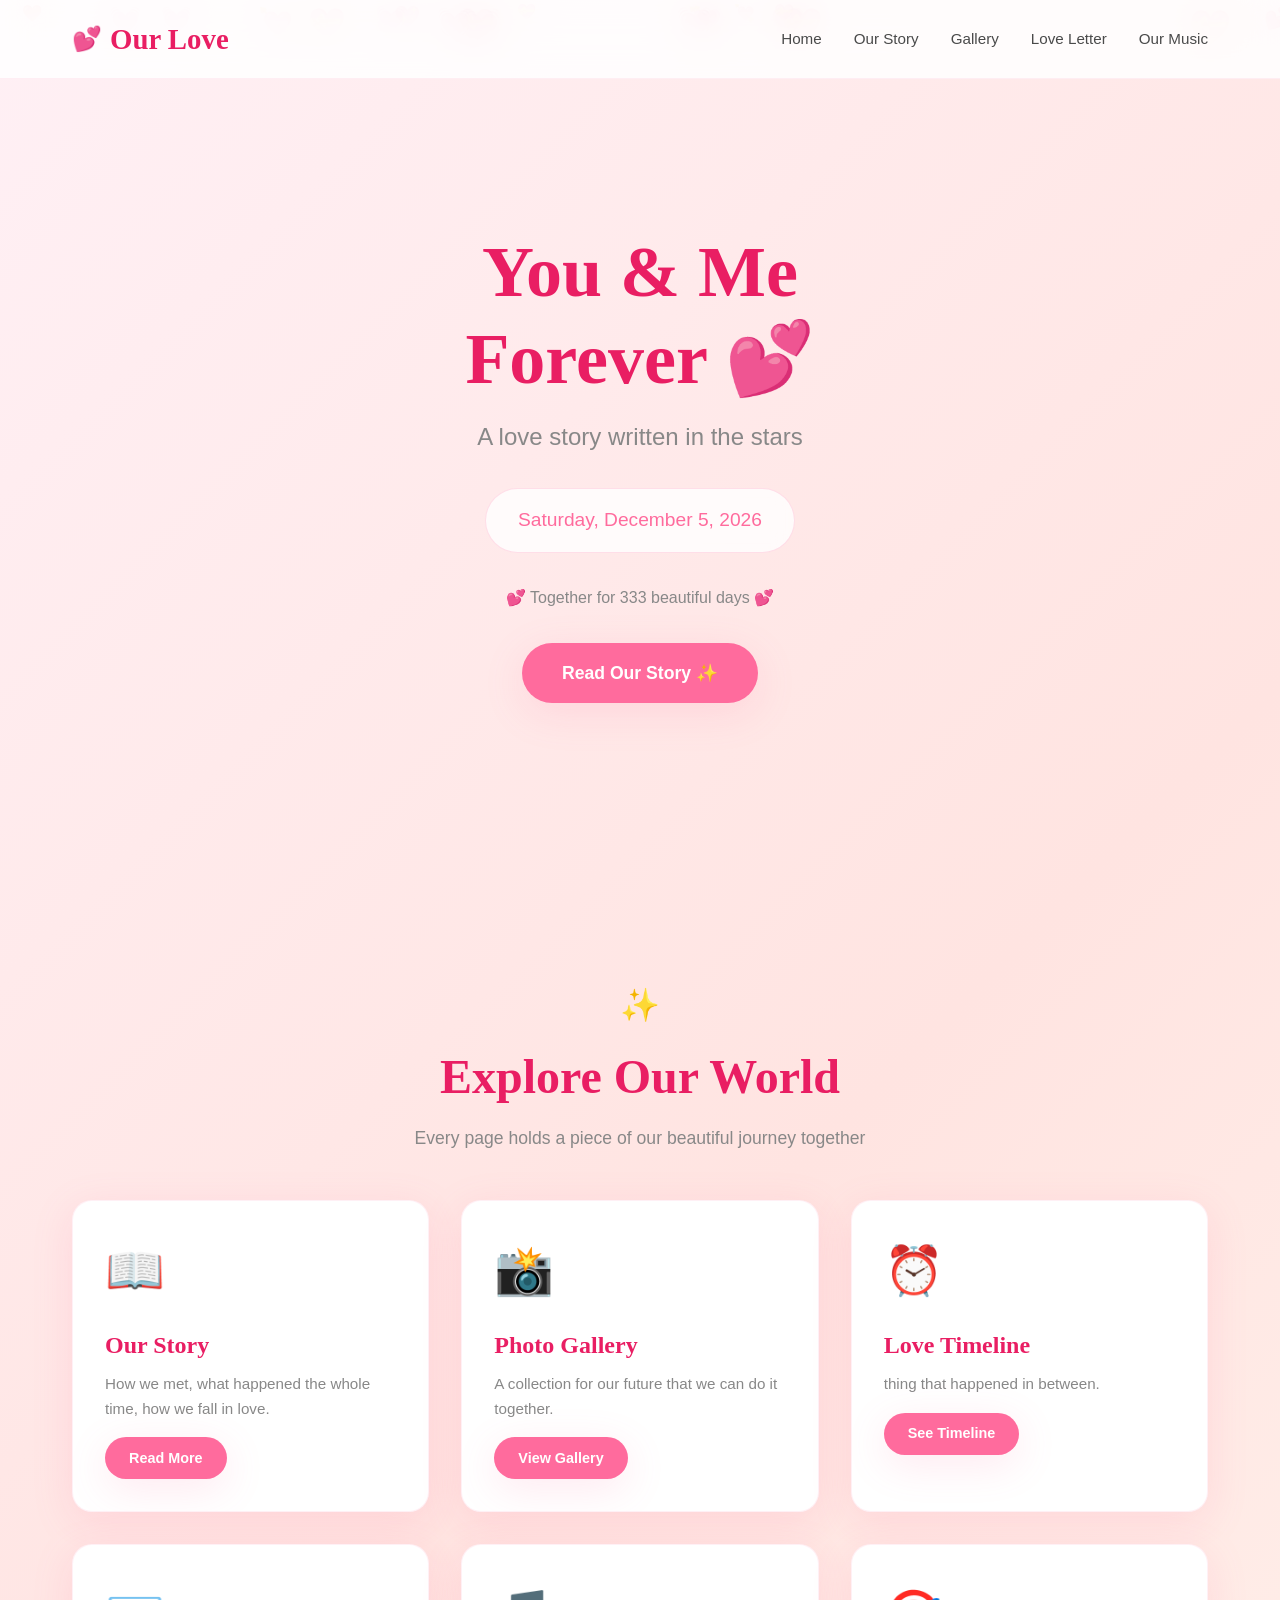
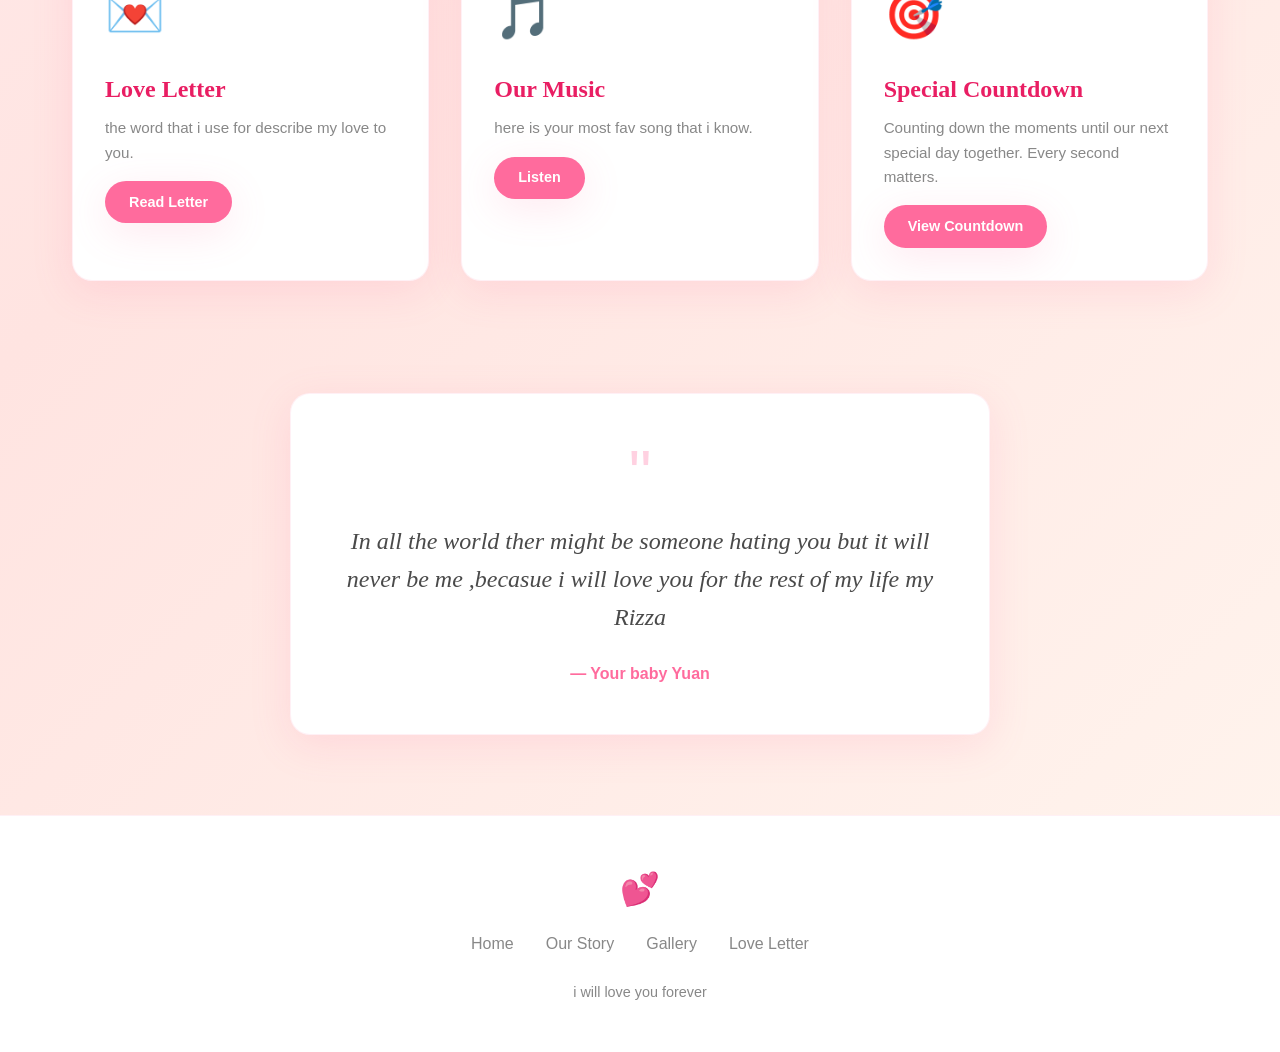
==== commit 6ca572d1: "Update index.html" ====
--- a/index.html
+++ b/index.html
@@ -117,7 +117,6 @@
       <li><a href="index.html">Home</a></li>
       <li><a href="story.html">Our Story</a></li>
       <li><a href="gallery.html">Gallery</a></li>
-      <li><a href="timeline.html">Timeline</a></li>
       <li><a href="letter.html">Love Letter</a></li>
     </ul>
     <p>i will love you forever</p>
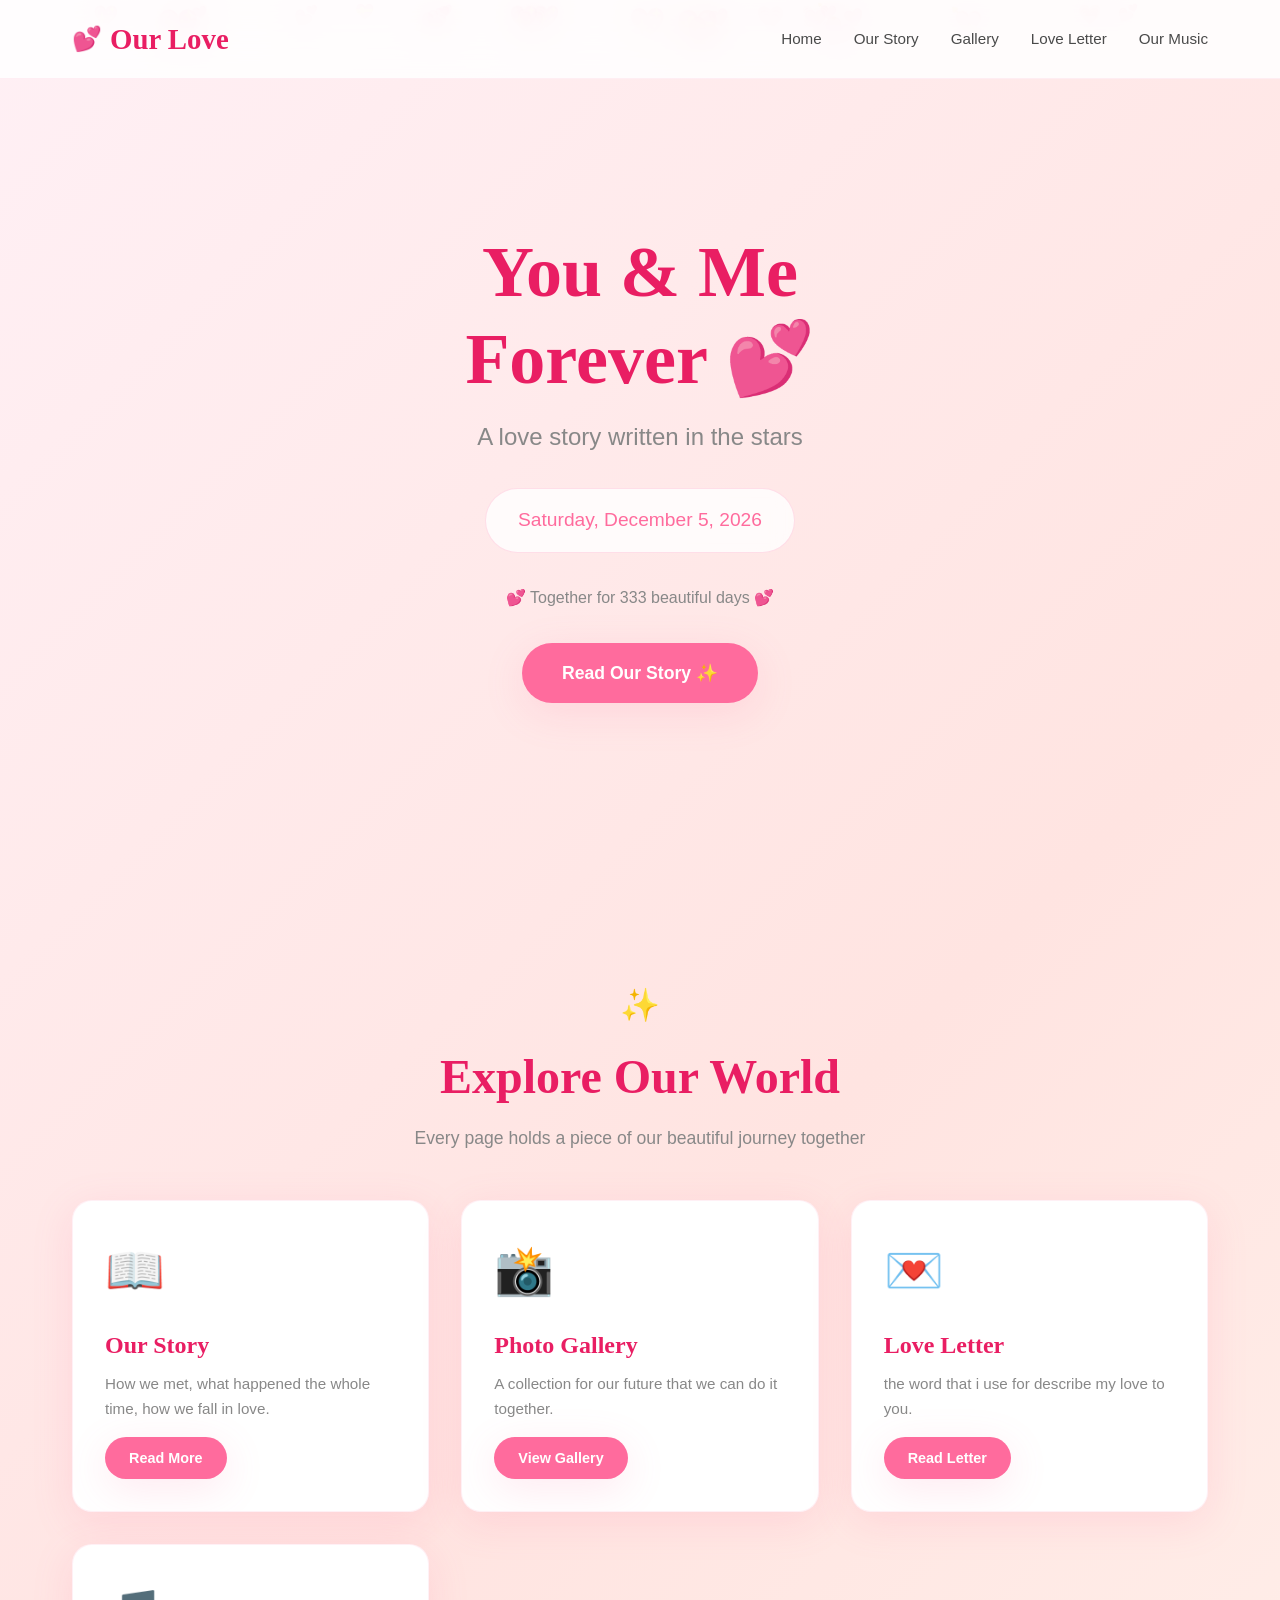
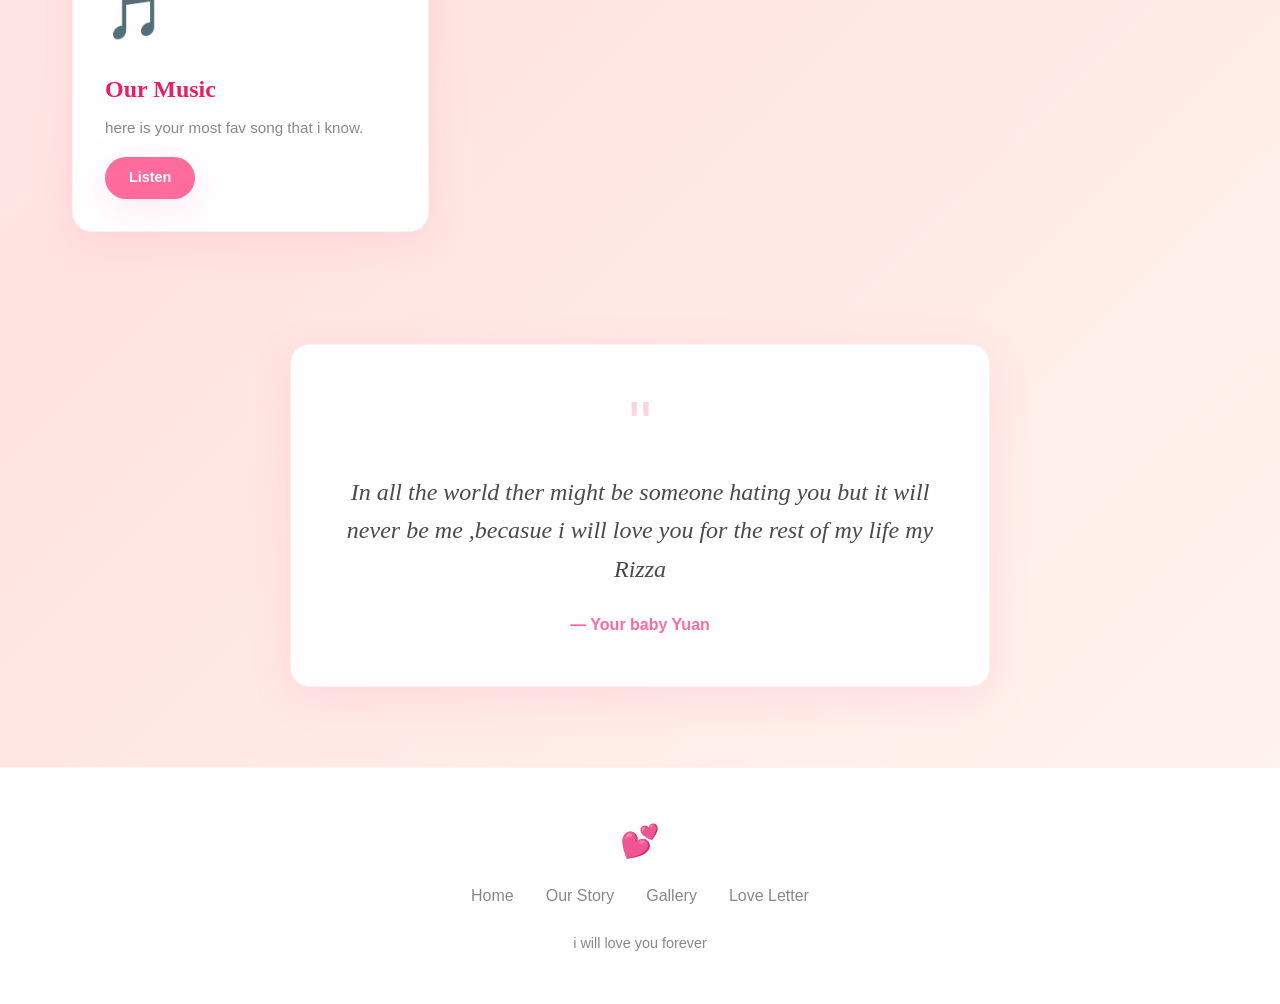
==== commit c7ce9997: "Update index.html" ====
--- a/index.html
+++ b/index.html
@@ -68,12 +68,6 @@
           <a href="gallery.html" class="cta-button" style="margin-top: 1rem; padding: 0.6rem 1.5rem; font-size: 0.9rem;">View Gallery</a>
         </div>
 
-        <div class="card fade-in">
-          <span class="card-icon">⏰</span>
-          <h3>Love Timeline</h3>
-          <p> thing that happened in between.</p>
-          <a href="timeline.html" class="cta-button" style="margin-top: 1rem; padding: 0.6rem 1.5rem; font-size: 0.9rem;">See Timeline</a>
-        </div>
 
         <div class="card fade-in">
           <span class="card-icon">💌</span>
@@ -89,12 +83,6 @@
           <a href="music.html" class="cta-button" style="margin-top: 1rem; padding: 0.6rem 1.5rem; font-size: 0.9rem;">Listen</a>
         </div>
 
-        <div class="card fade-in">
-          <span class="card-icon">🎯</span>
-          <h3>Special Countdown</h3>
-          <p>Counting down the moments until our next special day together. Every second matters.</p>
-          <a href="countdown.html" class="cta-button" style="margin-top: 1rem; padding: 0.6rem 1.5rem; font-size: 0.9rem;">View Countdown</a>
-        </div>
       </div>
     </section>
 
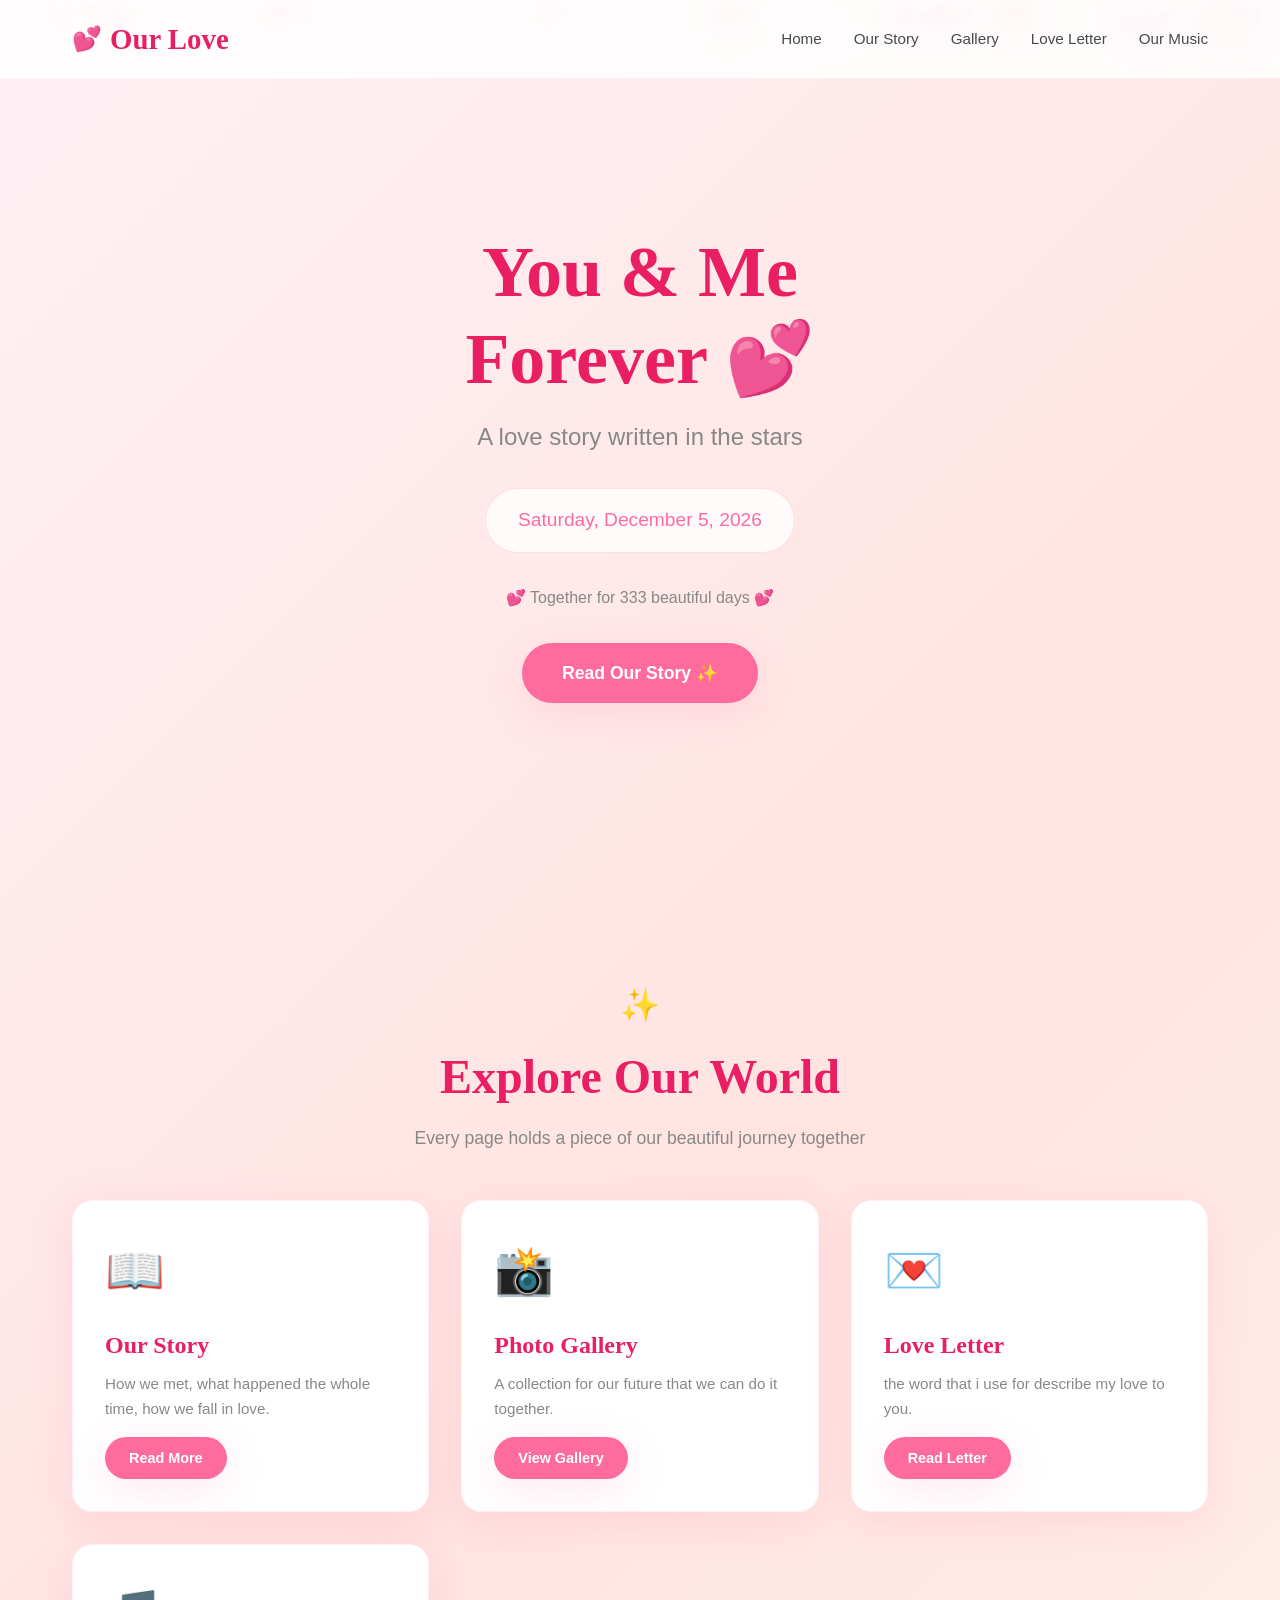
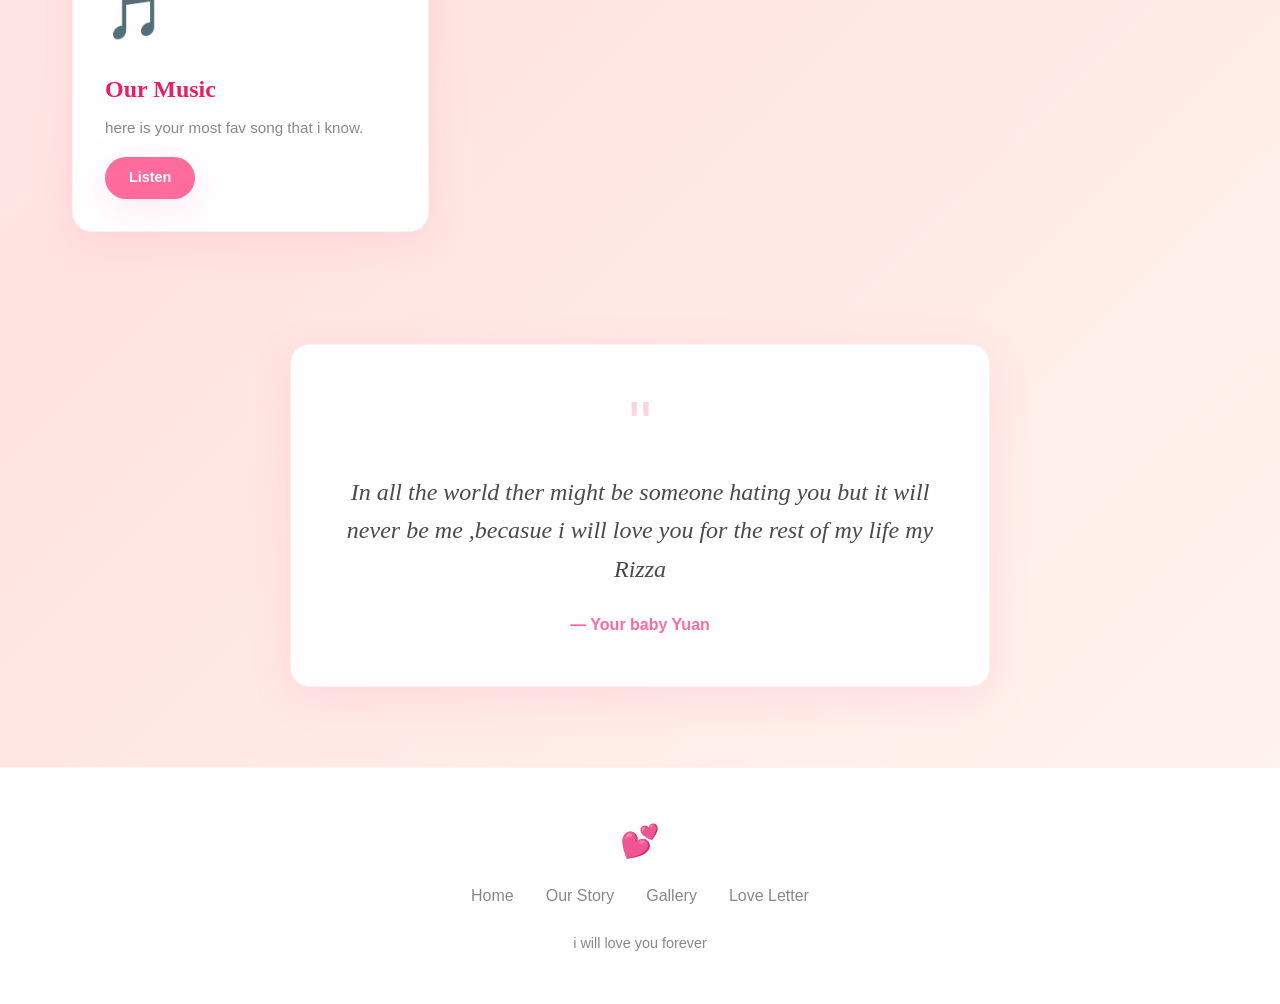
==== commit d1ec8c62: "Update index.html" ====
--- a/index.html
+++ b/index.html
@@ -7,7 +7,6 @@
   <link rel="preconnect" href="https://fonts.googleapis.com">
   <link href="https://fonts.googleapis.com/css2?family=Playfair+Display:wght@400;700&family=Poppins:wght@300;400;500;600&display=swap" rel="stylesheet">
   <link rel="stylesheet" href="css/style.css">
-<base target="_blank">
 </head>
 <body>
   <!-- Floating Hearts Background -->
